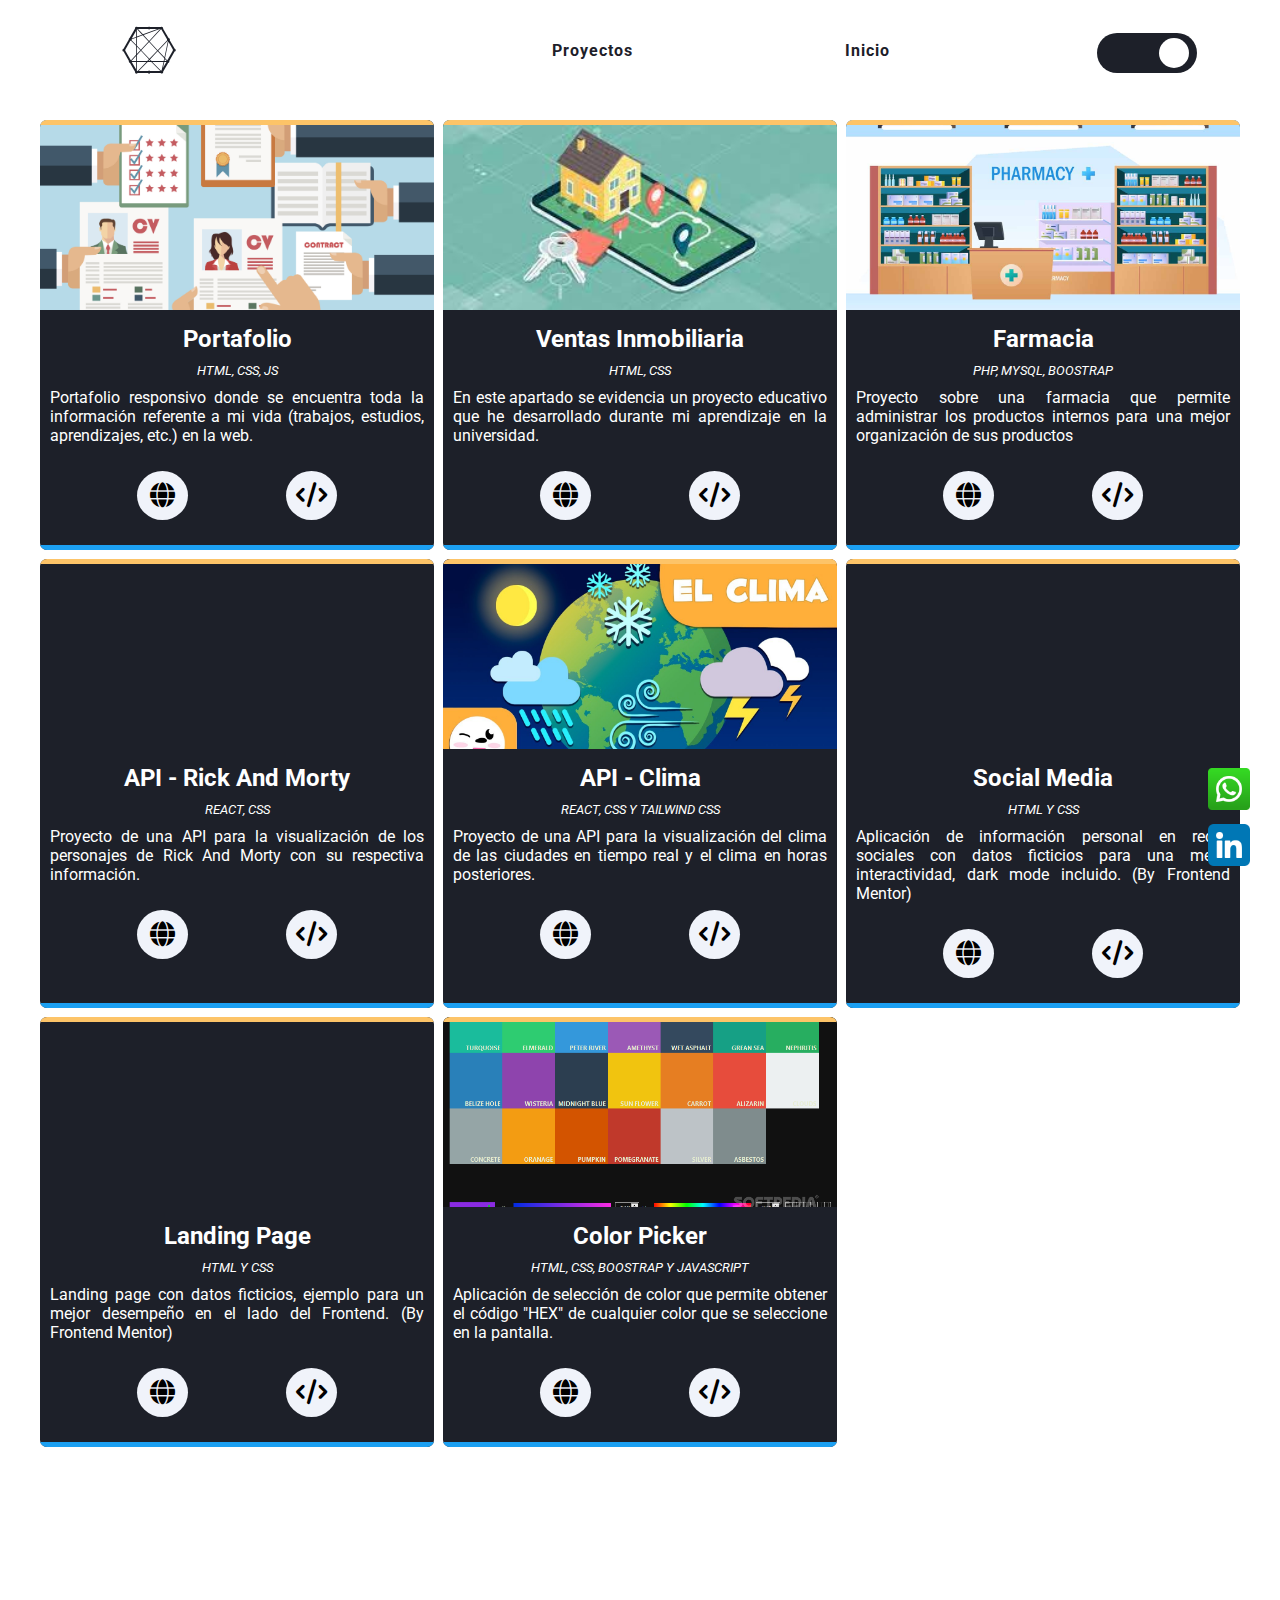
==== proyectos.html @ 81338c6a "portfolio" ====
<!DOCTYPE html>
<html lang="en">

<head>
    <meta charset="UTF-8">
    <meta http-equiv="X-UA-Compatible" content="IE=edge">
    <meta name="viewport" content="width=device-width, initial-scale=1.0">
    <title>Portfolio | Neider</title>
    <link rel="icon" href="img/icono.png">
    <!-- <link rel="stylesheet" href="https://use.fontawesome.com/releases/v5.15.4/css/all.css"
        integrity="sha384-DyZ88mC6Up2uqS4h/KRgHuoeGwBcD4Ng9SiP4dIRy0EXTlnuz47vAwmeGwVChigm" crossorigin="anonymous"> -->
    <link rel="stylesheet" href="https://cdnjs.cloudflare.com/ajax/libs/font-awesome/6.0.0/css/all.min.css"
        integrity="sha512-9usAa10IRO0HhonpyAIVpjrylPvoDwiPUiKdWk5t3PyolY1cOd4DSE0Ga+ri4AuTroPR5aQvXU9xC6qOPnzFeg=="
        crossorigin="anonymous" referrerpolicy="no-referrer" />
    <link
        href="https://fonts.googleapis.com/css2?family=Bodoni+Moda:ital,opsz,wght@0,6..96,400;0,6..96,600;1,6..96,400&family=Tangerine:wght@400;700&display=swap"
        rel="stylesheet">
    <link href="https://fonts.googleapis.com/css2?family=Bodoni+Moda:ital,opsz,wght@0,6..96,400;0,6..96,600;1,6..96,400&family=Fraunces:opsz,wght@9..144,700&family=Montserrat:wght@500;700&family=Open+Sans&family=Outfit:wght@300;400;600&family=Poppins:wght@400;600&family=Rubik+Gemstones&family=Rubik+Vinyl&display=swap" rel="stylesheet">
    <link rel="stylesheet" href="https://cdnjs.cloudflare.com/ajax/libs/animate.css/4.1.1/animate.min.css"/>
    <!-- <link rel="stylesheet" href="https://cdnjs.cloudflare.com/ajax/libs/materialize/1.0.0/css/materialize.min.css"> -->
    <link rel="stylesheet" href="css/styles.css">
    <link rel="stylesheet" href="css/mejorasJS.css">
    <link rel="stylesheet" href="css/mediaquerys.css">

</head>

<body>
    <div class="container">
        <header class="header " >
            <nav class="bar-nav" id="bar-nav">
                <div class="brand">
                    <a href="/"><i class="fab fa-connectdevelop"></i></a>
                </div>
                <ul class="menu-list" id="menu">
                    <!-- <li class="nav__item"><a href="#">Inicio</a></li> -->
                    <li class="nav__item"><a href="/proyectos.html">Proyectos</a></li>
                    <li class="nav__item"><a href="/">Inicio</a></li>
                </ul>

                <div class="dark-mode">
                    <!-- <p class="dark-mode-title">Dark Mode</p> -->
                    <input type="checkbox" class="checkbox" id="checkbox">
                    <!-- <i class="fab fa-duotone fa-moon"></i> -->
                    <label class="switch" for="checkbox"></label>
                </div>
                <a href="#bar-nav" class="nav__hamburguer">
                    <i class="fa-solid fa-bars nav__icon"></i>
                </a>
                <a href="#" class="nav__close">
                    <i class="fa-solid fa-xmark nav__icon"></i>
                </a>
            </nav>
            
            <div class="social-fixed animate__animated animate__bounce animate__faster" id="seccionIcono">
                <a href="https://wa.me/573132405135" target="__blank" class="button-whatsapp">
                    <img src="img/whatsapp.png" class="fab3" alt="icono whatsapp">
                    </i></a>
                <a href="https://www.linkedin.com/in/neidernieto/" target="__blank" class="button-whatsapp">
                    <img src="img/linkedin.png" class="fab3" alt="icono whatsapp">
                    </i></a>
            </div>
            <!-- <div class="idioma-fixed" id="seccionIdioma">
                <a href="#" class="bandera-en">
                    <img src="img/bandera_inglés.webp" class="fabIdioma" alt="icono whatsapp">
                </a>
                <a href="#" class="bandera-es">
                    <img src="img/bandera_colombia.jpg" class="fabIdioma" alt="icono whatsapp">
                </a>
            </div> -->
        </header>

        <section class="projects b-before" id="seccionProjects">
            <article class="projects-one line-top line-bottom ">
                <div class="projects-one-img img1"></div>
                <h2>Portafolio</h2>
                <p class="cursiva">html, css, js</p>
                <p class="project-texto">Portafolio responsivo donde se encuentra toda la información referente a mi
                    vida (trabajos, estudios, aprendizajes, etc.) en la web.</p>
                <div class="iconos-card">
                    <!-- <a href="#"><i class="fas fa-cloud"></i></a> -->
                    <a href="#"><i class="circle fas fa-globe"></i></a>
                    <a href="#"><i class="fas fa-code"></i></a>
                </div>
            </article>
            <article class="projects-one line-top line-bottom">
                <div class="projects-one-img img4"></div>
                <h2>Ventas Inmobiliaria</h2>
                <p class="cursiva">html, css</p>
                <p class="project-texto">En este apartado se evidencia un proyecto educativo que he desarrollado durante
                    mi aprendizaje en la universidad.</p>
                <div class="iconos-card">
                    <!-- <a href="#"><i class="fas fa-cloud"></i></a> -->
                    <a href="https://inmobiliariausg.netlify.app/" target="_blank"><i
                            class="circle fas fa-globe"></i></a>
                    <a href="#"><i class="fas fa-code"></i></a>
                </div>
            </article>

            <article class="projects-one line-top line-bottom">
                <div class="projects-one-img img2"></div>
                <h2>Farmacia</h2>
                <p class="cursiva">php, mysql, BOOSTRAP</p>
                <p class="project-texto">Proyecto sobre una farmacia que permite administrar los productos internos para
                    una mejor organización de sus productos</p>
                <div class="iconos-card">
                    <!-- <a href="#"><i class="fas fa-cloud"></i></a> -->
                    <a href="#"><i class="circle fas fa-globe"></i></a>
                    <a href="#"><i class="fas fa-code"></i></a>
                </div>
            </article>
            <article class="projects-one line-top line-bottom">
                <div class="projects-one-img img3"></div>
                <h2>API - Rick And Morty</h2>
                <p class="cursiva">React, Css</p>
                <p class="project-texto">Proyecto de una API para la visualización de los personajes de Rick And Morty
                    con su respectiva información.</p>
                <div class="iconos-card">
                    <!-- <a href="#"><i class="fas fa-cloud"></i></a> -->
                    <a href="https://apiriickandmorty.netlify.app/" target="_blank"><i
                            class="circle fas fa-globe"></i></a>
                    <a href="https://github.com/NesniDev/Rick-Morty-Api" target="_blank"><i class="fas fa-code"></i></a>
                </div>
            </article>
            <article class="projects-one line-top line-bottom">
                <div class="projects-one-img img5"></div>
                <h2>API - Clima</h2>
                <p class="cursiva">React, Css y Tailwind Css</p>
                <p class="project-texto">Proyecto de una API para la visualización del clima de las ciudades en tiempo real y el clima en horas posteriores.</p>
                <div class="iconos-card">
                    <!-- <a href="#"><i class="fas fa-cloud"></i></a> -->
                    <a href="https://apiclimaopenweathermap.netlify.app/" target="_blank"><i
                            class="circle fas fa-globe"></i></a>
                    <a href="https://github.com/NesniDev/ApiClimaConOpenweathermap" target="_blank"><i class="fas fa-code"></i></a>
                </div>
            </article>
            <article class="projects-one line-top line-bottom">
                <div class="projects-one-img img6"></div>
                <h2>Social Media</h2>
                <p class="cursiva">Html y Css</p>
                <p class="project-texto">Aplicación de información personal en redes sociales con datos ficticios para una mejor interactividad, dark mode incluido. (By Frontend Mentor)</p>
                <div class="iconos-card">
                    <!-- <a href="#"><i class="fas fa-cloud"></i></a> -->
                    <a href="https://socialmediadark.netlify.app/" target="_blank"><i
                            class="circle fas fa-globe"></i></a>
                    <a href="https://github.com/NesniDev/Social-Media-FM" target="_blank"><i class="fas fa-code"></i></a>
                </div>
            </article>
            <article class="projects-one line-top line-bottom">
                <div class="projects-one-img img9"></div>
                <h2>Landing Page</h2>
                <p class="cursiva">Html y Css</p>
                <p class="project-texto">Landing page con datos ficticios, ejemplo para un mejor desempeño en el lado del Frontend. (By Frontend Mentor)</p>
                <div class="iconos-card">
                    <!-- <a href="#"><i class="fas fa-cloud"></i></a> -->
                    <a href="https://landingpage-fm.netlify.app/" target="_blank"><i
                            class="circle fas fa-globe"></i></a>
                    <a href="https://github.com/NesniDev/Landing-page" target="_blank"><i class="fas fa-code"></i></a>
                </div>
            </article>
            <article class="projects-one line-top line-bottom">
                <div class="projects-one-img img10"></div>
                <h2>Color Picker</h2>
                <p class="cursiva">Html, Css, Boostrap y Javascript</p>
                <p class="project-texto">Aplicación de selección de color que permite obtener el código "HEX" de cualquier color que se seleccione en la pantalla.</p>
                <div class="iconos-card">
                    <!-- <a href="#"><i class="fas fa-cloud"></i></a> -->
                    <a href="https://colorpicker-js.netlify.app/" target="_blank"><i
                            class="circle fas fa-globe"></i></a>
                    <a href="https://github.com/NesniDev/Color-picker" target="_blank"><i class="fas fa-code"></i></a>
                </div>
            </article>
        </section>
        <footer class="footer" id="seccionFooter">
            <div class="contenedor-footer">
                <div class="seccionUno p-footer">
                    <h2>Contactáme</h2>
                    <p>neidernieto@unisangil.edu.co</p>
                    <p>Carrera 11B # 99 – 25 – Chiquinquirá-Boyacá, Colombia</p>
                    <p>(+57) 3132405135</p>
                </div>
                <div class="seccionDos">
                    <div class="colum-footer">
                        <a href="#">Experiencia</a>
                        <ul class="list-footer">
                            <li>Vendedor</li>
                            <li>Asesor en Banco</li>
                            <li>Técnico en Sistemas</li>
                        </ul>
                    </div>
                    <div class="colum-footer">
                        <a href="#">Herramientas</a>
                        <ul class="list-footer">
                            <li>HTML</li>
                            <li>CSS</li>
                            <li>JavaScript</li>
                        </ul>
                    </div>
                    <div class="colum-footer">
                        <a href="#">Estudios</a>
                        <ul class="list-footer">
                            <li>Técnico</li>
                            <li>Ingeniería</li>
                            <li>Especialización</li>
                        </ul>
                    </div>
                </div>
            </div>

            <div class="social-network">
                <a href="https://wa.me/573132405135" target="_blank"><i class="fab fa-whatsapp fab2"
                        aria-hidden="true"></i></a>
                <a href="https://www.facebook.com/neider.stith/" target="_blank"><i class="fab fa-facebook fab2"
                        aria-hidden="true"></i></a>
                <a href="https://www.linkedin.com/in/neidernieto/" target="_blank"><i
                        class="fab fa-brands fa-linkedin fab2"></i></a>
                <a href="https://www.instagram.com/neider_niet0/" target="_blank"><i class="fab fa-instagram fab2"
                        aria-hidden="true"></i></a>
                <a href="https://twitter.com/NeiderNieto10" target="_blank"><i class="fab fa-twitter-square fab2"
                        aria-hidden="true"></i></a>
                <a href="https://github.com/NesniDev" target="_blank"><i
                        class="fab fa-brands fa-github fa-githubicon fab2" aria-hidden="true"></i></a>
            </div>

            <p class="derechos">Neider Nieto © 2022 | Todos los derechos reservados.</p>
        </div>
    </footer>
    
    <!-- <script src="https://use.fontawesome.com/your-embed-code.js"></script>  -->
    <!-- <script src="js/main.js"></script> -->
    <script src="js/main_proyects.js"></script>
    <!-- <script src="js/carrusel.js"></script> -->
    <!-- <script src="js/sweetAlert.js"></script> -->
</body>

</html>
---- css/styles.css ----
@import url('https://fonts.googleapis.com/css2?family=Inter:wght@400;700&family=Roboto:ital,wght@0,300;0,700;1,500;1,900&display=swap');
/* redes sociales fijadas */
.social-fixed{
    position: fixed;
    display: flex;
    flex-direction: column;
    justify-content: center;
    bottom: 30px;
    right: 10px;
    z-index: 100;
}

.social-fixed a:hover{
    transition: 0.7s ease-in-out;
    transform: scale(1.2);
}

.social-fixed i{
    padding: 14px;
}
.social-fixed a{
    margin-top: 10px;
}

.fab3 {
    width: 42px;
    height: 42px;
    color: #0cdb62;
    font-weight: 400;
    font-size: 50px;
    margin: 0 20px;
    transition: .5s ease-in-out;
}

.fix-wtsp{
    color: #0cdb62;
    background-color: none;
}
/* cambio de idiomas */

.idioma-fixed{
    position: fixed;
    display: flex;
    flex-direction: column;
    justify-content: center;
    bottom: 30px;
    left: 10px;
    z-index: 100;
}

.fabIdioma{
    width: 70px;
    height: 42px;
    color: #0cdb62;
    font-weight: 400;
    font-size: 50px;
    margin: 0 20px;
    transition: .5s ease-in-out;
}



/* pagina */
* {
    margin: 0;
    padding: 0;
    box-sizing: border-box;
}

a {
    text-decoration: none;
    color: var(--baseColor);
}

body {
    /* position: relative; */
    font-family:  'Roboto', sans-serif;
    /* overflow: hidden; */
    background-color: var(--baseBackground) ;
    

}

.container {
    width: 95vw;
    margin: auto;
    max-width: 1200px;
    overflow: hidden;
    

}

/* Barra de 3 lineas */

.icono {
    width: 30px;
    height: 30px;
    /* background-color: red; */
    position: absolute;
    top: 50%;
    left: 50%;
    transform: translate(-50% -50%);
    cursor: pointer;
    display: none;
}

.icono span {
    display: block;
    width: 100%;
    height: 2px;
    background-color: #9A00BF;
    margin-top: 6px;
    transform-origin: 0px 100%;
    transition: all 300ms;
}

:root {
    --EveryLetter: #fff;
    --btnDownload: #1d2029;
    --btnDownloadHover: 5px 10px 15px rgba(238, 241, 34, 0.9);;
    --boxShadowImg: 5px 10px 15px rgba(40, 53, 43, 0.9);
    --letrabtn: #1d2029;
    --letrabtn2: #fff;
    --fondoImg: rgba(60, 56, 92, 0.9);
    /* --color-menu: rgba(252, 102, 15, 0.9);  */
    --color-menu: #c99806; 
    /* rgba(60, 56, 92, 0.9); */
    --background: #000000;
    --white: #fff;
    --header: #D3D3D3;
    --lightGrey: #f8f9fe;
    --baseBackground: white;
    --baseColor: #1d2029;
    --greyBold: #6f717e;
    --black: #000000;
    --shadowImge: 5px 5px 50px rgba(53, 40, 41, 0.9);
    --yellow: #FFFF00;
    --switch: linear-gradient(to right, #e5ff00 0%, #ff020f 100% );
    /* --switch: linear-gradient(to right, #ff8c09 0%, #0cdb62 100% ); */
    /*Cards*/
    --backgroundCard: #f0f3fa;
    --lineTop: hsl(37, 97%, 70%);
    --lineBottom: hsl(203, 89%, 53%);
    --letraCard: #fff;
    --iconoCard: #000;
    /*ICONOS*/
    --backgroundIcon: #f0f3fa;
    --backgroundHoverIcon: #1d2029;
    --colorHoverIcon: #f0f3fa;
    /*CONTACTO*/
    --letraContact: #1d2029;
    --btnSubmit: linear-gradient(to right, #ff9a0163 0%, #1d20297a 100% );
    /* FOOTER */
    --orange: #fbc531;
    --iconFab: #f6b333;
    --iconBorder: 1px 3px 11px -5px rgb(209 13 45 / 69%);
}

/* Navegacion */

.brand .fab {
    width: 50px;
    height: 50px;
    font-size: 50px;
    cursor: pointer;
}

.bar-nav {
    /* border: 1px solid red; */
    display: grid;
    grid-template-columns: repeat(15, 1fr);
    gap: 20px;
    grid-auto-rows: minmax(100px, auto);
    /* padding: 20px 0; */
    align-items: center;
    /* background-color: var(--header); */
    font-weight: 700;
    opacity: 0;
    transform: scale(0.9);
    transition: .7s ease-in-out all;
    letter-spacing: 1px;
    /* font-family: 'Tangerine', cursive;
    font-size: 30px;
    font-weight: 600; */
}

.bar-nav.visible{
    opacity: 1;
    transform: scale(1);
}


.nav__hamburguer{
    display: none;
}

.nav__close{
    display: none;
}


.brand {
    grid-column: 2 / 3;
    color: var(--baseColor);
}

.brand a {
    color: var(--baseColor);
}

.brand span {
    color: var(--yellow);
}

h1 {
    color: var(--baseColor);
}

h4{
    color: var(--baseColor);
    font-family: 'Trebuchet MS', 'Lucida Sans Unicode', 'Lucida Grande', 'Lucida Sans', Arial, sans-serif;
    font-size: 20px;
    margin-bottom: 10px;
    font-weight: bold;
    font-style: italic;
}
.h5{
    color: var(--iconFab);
    font-family: 'Trebuchet MS', 'Lucida Sans Unicode', 'Lucida Grande', 'Lucida Sans', Arial, sans-serif;
    font-size: 40px;
    margin-bottom: 10px;
    font-weight: bold;

}


.menu-list {
    display: flex;
    justify-content: space-around;
    grid-column: 6 /13;
    list-style: none;
}

.dark-mode {
    grid-column: 14 / 16;
}

/* __________ */

.menu-list a {
    margin-bottom: 1000px;
    text-decoration: none;
    color: var(--baseColor);
}

.menu-list a:hover {

    color: var(--color-menu);
    border-bottom: 4px solid var(--color-menu);
    padding-bottom: 15px;
    transition: border-bottom .2s;
    border-radius: 40%;
}

.brand a {
    text-decoration: none;
}

/* seccion 2 */

.info-personal {
    width: 100%;
    height: 100%;
    display: grid;
    grid-auto-flow: dense;
    grid-template-columns: repeat(7, 1fr); 
    grid-template-rows: repeat(6, 1fr);
    opacity: 0;
    transform: scale(0.9);
    transition: .7s ease-in-out all ;
    margin-top: 30px;
    margin-bottom: 70px;
}

.info-personal.visible{
    opacity: 1;
    transform: scale(1);

}

.info-personal.line-top:after {
    background: var(--switch);
}

.info-personal-image{
    margin-top: 70px;
    margin-left: 30px;
    width: 240px;
    height: 300px;
    grid-column: 6 / 8;
    grid-row: 1 / 6;
    background: var(--fondoImg);
    background-image: url(../img/Foto.png);
    background-repeat: no-repeat;
    background-attachment: scroll;
    background-size: cover;
    box-shadow: var(--shadowImge);
    /* border: 1px solid rgb(31, 28, 31); */
    border-radius: 10px;
    position: relative;
}
.info-personal-image::before{
    content: "";
    position: absolute;
    top: 0;
    left: 0;
    
    z-index: -1;
    width: 100%;
    height: 100%;
    background: linear-gradient(
        45deg, 
        var(--lineBottom), var(--orange), deeppink, var(--lineTop),
        var(--lineBottom), var(--orange), deeppink, var(--lineTop)
    );
    background-size: 800%;
    border-radius: 10px;
    filter: blur(8px);
    animation: glowing 15s linear infinite;
}
.info-personal-content {
    padding-left: 40px ;
    padding-right: 40px ;
    grid-column: 1 / 6;
    grid-row: 1 / 7;
    color: var(--baseColor);
    /* border: 1px solid springgreen; */
    text-align: justify;
    padding-top: 83px;
    margin-top: 20px;
    
}

.btn-download-center{

    display: flex;
    justify-content: center;
    /* border: 1px solid salmon;  */
    
}



.btn-download {
    background: var(--btnDownload);
    color: var(--letrabtn2);
    padding: 13px 13px;
    border-radius: 15px;
    box-shadow: var(--boxShadowImg);
    font-weight: 700;
    position: relative;
}
/* 
.btn-download::before{
    content: "";
    position: absolute;
    top: 0;
    left: 0;
    
    z-index: -1;
    width: 100%;
    height: 100%;
    background: linear-gradient(
        45deg, 
        var(--lineBottom), var(--orange), deeppink, var(--lineTop),
        var(--lineBottom), var(--orange), deeppink, var(--lineTop)
    );
    background-size: 800%;
    border-radius: 10px;
    filter: blur(8px);
    animation: glowing 15s linear infinite;
}
 */

@keyframes glowing {
    0% {
        background-position: 0 0 ;
    }
    /* 25% {
        background-position: 250% 0 ;
    } */
    50% {
        background-position: 400% 0 ;
    }
    /* 75% {
        background-position: 500% 0 ;
    } */
    100% {
        background-position: 0 0 ;
    }
}

.btn-download:hover {
    transform: scale(1.1);
    transition: transform .4s ease-in-out;
}

.info-personal-content h2 {
    font-size: 30px;
}
.info-personal-content p {
    font-size: 20px;
    margin-bottom: 25px;
}

.info-personal-content h5 {
    font-size: 20px;
    padding: .4em 0;
    text-align: justify;
}

.show-slide{
    border-radius: 15px;
    width: 100%;
    height: 70vh;
    background-image: url(../img/imagen.jfif) ;
    background-repeat: no-repeat;
    background-size: cover;
    background-position: center;
    padding-bottom: 60px;
    display: flex;
    flex-direction: column;
    align-items: center;
    justify-content: flex-end;
    padding: 0 20px;
    margin-top: 20px;
    margin-bottom: 20px;
    color: white;
    opacity: 0;
    transform: scale(0.9);
    transition: .7s ease-in-out all;
}

.show-slide.visible{
    opacity: 1;
    transform: scale(1);
}
.show-slide q{
    font-style: italic;
    font-weight: 700;
    display: inline-block;
    margin-top: 10px;
    margin-bottom: 0;
}

.show-slide a {
    color: white;
}

.btn {
    margin: 10px 0;
    cursor: pointer;
    display: inline-block;
    border: 0;
    border-radius: 5px;
    font-weight: bold;
    background: var(--header);
    color: var(--black);
    font-size: 15px;
    padding: 10px 20px;
    border: 1px solid var(--backgroundIcon);
    background-color: var(--shadowImge);
    opacity: .9;
    
    /* box-shadow: 20px, 20px, 15px rgba(211, 58, 27, 0.562); */
}

.btn:hover{
    background-color: rgba(58, 47, 47, 0.1);
    opacity: .7;
    color: white;
}

/* MODAL */

.modal{
    position: fixed;
    top: 0;
    left: 0;
    right: 0;
    bottom: 0;
    background-color: #111111bd;
    display: flex;
    opacity: 0;
    pointer-events: none;
    transition: opacity .4s .6s;
    --transform: translateY(-100vh) ;
    --transition: transform .8s;
}
.modal--show{
    opacity: 1;
    pointer-events: unset;
    transition: opacity .4s;
    --transform: translateY(0);
}
.modal_container{
    margin: auto;
    width: 70%;
    max-width: 600px;
    max-height: 90%;
    background-color: #fff;
    border-radius: 20px;
    padding: 12px 2.5em 3em 2.5em;
    display: grid;
    gap: 1em;
    place-items: center;
    grid-auto-columns: 100%;
    transform: var(--transform);
    transition: var(--transition);
}

.modal_title{
    font-size: 40px;
}

.modal_paragrah{
    margin-bottom: 10px;
    text-align: justify;
}

.modal_img{
    width: 90%;
    max-width: 300px;
    margin: 0 auto;
}

.modal_botonClose{
    text-decoration: none;
    color: white;
    background-color: #F26250;
    padding: 12px 36px;
    border: 1px solid ;
    border-radius: 6px;
    cursor: pointer;
    display: inline-block;
    font-weight: 700;
    transition: background-color .3s;
}

.modal_botonClose:hover{
    color: #F26250;
    background-color: #fff;
}

/* IMAGEN INFORMACION */

.show-slide h2, p {
    margin-bottom: 10px;
    /* color: #37ce8f; */
}
.show-slide p {
    margin-bottom: 10px;
    text-align: center;
}

/* Dark Mode*/

.switch {
    /* border: 1px solid red; */
    height: 40px;
    display: block;
    border-radius: 20px;
    background: var(--baseColor);
    width: 100px;
    padding: 5px;
    box-sizing: border-box;
    cursor: pointer;
    user-select: none;
    margin-bottom: 10px;
}

.switch:before{
    content: '';
    display: block;
    height: 30px;
    width: 30px;
    border-radius: 50%;
    background: var(--white);
    transform: translateX(57px);
    transition: .3s;
    will-change: transform;

}

.checkbox:checked ~ .switch:before {
    transform: translateX(0);
}

/* PROYECTOS IMG */

.projects {
    margin: 20px 0;
    display: grid;
    grid-auto-flow: dense;
    grid-auto-rows: auto;
    grid-template-columns: repeat(auto-fit, minmax(min(100%, 317px), 1fr));
    /* grid-template-columns: repeat(auto-fill, minmax(min(100%, 10rem), 1fr)); */
    /* grid-template-columns: repeat(4, 1fr); */
    gap: 1vh;
    
    /* grid-auto-rows: minmax(10px, auto); */
    width: 100%;
    height: 100%;
    position: relative;
    /* animacion */
    opacity: 0;
    transform: scale(0.9);
    transition: .7s ease-in-out all;
}

.projects.visible {
    opacity: 1;
    transform: scale(1);
}

.projects:before {
    margin: 0;
    margin-top: -40px;
    content: "";
    height: 5px;
    display: block;
    position: absolute;
    top: 0;
    left: 0;
    right: 0;
    border-radius: 0 20px;
}
.projects-one {
    background: #ff020f;
    /* border: 1px solid var(--baseColor); */
    text-align: center;
    background-color: var(--baseColor);
    border-radius: 7px;
    position: relative;
    overflow: hidden;
    /* width: 275px; */
    width: 100%;

}
.cursiva{
    text-transform: uppercase;
    font-style: italic;
    font-size: 13px;
}
/* .projects-one:hover {
    background-color: #D3D3D3;
    color: #1d2029;
} */

.projects-one.line-top:before {
    background: var(--lineTop);
}

.projects-one:before {
    content: "";
    height: 5px;
    display: block;
    position: absolute;
    top: 0;
    left: 0;
    right: 0;
}
.projects-one.line-top:after {
    background: var(--lineBottom);
}

.projects-one:after {
    content: "";
    height: 5px;
    display: block;
    position: absolute;
    bottom: 0;
    left: 0;
    right: 0;
}

.projects-one-img {
    width: 100%;
    height: 190px;
    margin-bottom: 15px;
    
    background-repeat: no-repeat;
    background-size: cover;
    background-position:center ;
    object-fit: cover;
}
.img1 {
    background-image: url(../img/curriculum.jepg.jpg);
}
.img2 {
    background-image: url(../img/farmacia.jpg);
    
}
.img3 {
    background-image: url(https://cdn.computerhoy.com/sites/navi.axelspringer.es/public/media/image/2021/06/rick-morty-2381623.jpg);
    background-position: center;
}
.img4 {
    background-image: url(../img/descarga.jpg);
    background-position: bottom;
}
.img5 {
    background-image: url(../img/clima.jpg);
    background-position: top;
}
.img6 {
    background-image: url(https://images.prismic.io/versussoftwarewebsite/77788abc-1bc1-4fdf-bc5c-225835868e7b_social.jpg?auto=compress,format&rect=237,0,3797,2848&w=1024&h=768);
    background-position: center;
}
.img9 {
    background-image: url(https://res.cloudinary.com/dz209s6jk/image/upload/v1554378991/Challenges/aaykth21moiquxkubywu.jpg);
    background-position: center;
}
.img10 {
    background-image: url(../img/Color-Picker.png);
    background-position: center;
}
.projects-one h2,
.projects-one p {
    color: var(--letraCard);
    margin: 10px 10px;

}
.projects-one .project-texto {
    margin-bottom: 1em;
    text-align: justify;
}

.iconos-card a{
    color: var(--iconoCard);
    background: var(--backgroundIcon);
    padding: 10px;
    border-radius: 50%;
}

.iconos-card a:hover {
    background: var(--baseColor);
    color: var(--letraCard);
    transition: ease 1s;
}

.iconos-card {
    display: flex;
    justify-content: space-evenly;
    align-items: center;
    margin-bottom: 20px;
    font-size: 25px;
    padding: 10px 0;
}

.iconos-card .circle{
    padding: 0 3px;
}

.button_projects{
    display: flex;
    justify-content: center;
    align-items: center;
    text-align: center;
    margin: 0 auto;
}
.button_projects a{
    padding: 0 20px;
    font-weight: 700;
    color: var(--white);
    background-color: var(--baseColor);
    border-radius: 8px;
    font-size: 30px;
}
.button_projects a:hover{
    opacity: .9;
    color: var(--white);
    transition: opacity .3s ease-in-out;
}


/* HERRAMIENTAS */


.carrusel_body{
    width: 600px;
    height: 335px;
    border: 1px solid var(--iconFab);
    border-radius: 25px;
    margin-right: 10px;
    margin-left: 8px;
    box-shadow: 0 7px 7px var(--letraContact);
    overflow: hidden;
    opacity: 0;
    pointer-events: none;
    background-color: #00000030;
    transition: opacity 1.5s;
    /* margin-top: -170px; */
    grid-column: 2/3;
        grid-row: 1/1;
}

.containerr{
    width: 80%;
    height: 50vh;
    margin: 40px auto;
    opacity: 0;
    transform: scale(0.9);
    transition: .7s ease-in-out all;
}
.containerr.visible {
    opacity: 1;
    transform: scale(1);
}

.slider__container{
    display: grid;
    grid-template-columns: 1fr 1fr 1fr;
    grid-template-rows: 1fr;
    align-items: center;
    gap: 16px;
    position: relative;
}

.carrusel_body-show{
    opacity: 1;
    pointer-events: unset;
}

.carrusel_body img{
    object-fit: cover;
}

.carrusel_body img:hover{
    filter: blur(4px);
    cursor: pointer;
    /* transform: scale(1.5); */
}

.texto_carrusel .titulo_carrusel i{
    margin-top: 15px;
    color: white;
    font-size: 150px;
}
.texto_carrusel .titulo_carrusel{
    font-size: 60px;
}
.texto_carrusel .titulo_carrusel .fa-html5,
.titulo_carrusel_html{
    color: #f16528;
}

.texto_carrusel .titulo_carrusel .fa-database,
.titulo_carrusel_sql{
    color: #00758f;
}
.texto_carrusel .titulo_carrusel .fa-java,
.titulo_carrusel_java{
    color: #c00b10;
}
.texto_carrusel .titulo_carrusel .fa-git-alt,
.titulo_carrusel_git{
    color: #f05033;
}
.texto_carrusel .titulo_carrusel .fa-github-alt,
.titulo_carrusel_github{
    color: #D3D3D3;
}

.texto_carrusel .titulo_carrusel .fa-bootstrap,
.titulo_carrusel_boostrap{
    color: #59287a ;
}
.texto_carrusel .titulo_carrusel .fa-js,
.titulo_carrusel_js{
    color: #f7df1e ;
}

.texto_carrusel .titulo_carrusel .bxl-tailwind-css,
.titulo_carrusel_tailwind{
    color: #38bdf8;
}

.texto_carrusel .titulo_carrusel .fa-css3-alt,
.titulo_carrusel_css{
    color: #2277ff ;
}
.texto_carrusel .titulo_carrusel .fa-react,
.titulo_carrusel_react{
    color: #61DBFB ;
}
.texto_carrusel .titulo_carrusel .fa-sass,
.titulo_carrusel_sass{
    color: #c16596 ;
}


.texto_carrusel{
    position: absolute;
    width: 100%;
    height: 100%;
    top: 0;
    left: 0;
    color: white;
    font-family: 'Rubik Vinyl', cursive;
    /* font-family: 'Rubik Gemstones', cursive; */
    display: flex;
    justify-content: center;
    align-items: center;
    text-align: center;
    flex-direction: column;
    z-index: 3;
    pointer-events: none;
}

.titulo_carrusel{
    position: relative;
    opacity: 0;
    pointer-events: none;
    display: flex;
    flex-direction: column;
    align-items: center;
}

.carrusel_body:hover .titulo_carrusel{
    opacity: 1;
    transition: opacity .5s ease-in-out;
} 

.slider_arrow{
    cursor: pointer;
}

.slider_arrow:nth-of-type(2){
    justify-self: end;
}

.slider__container i{
    color: var(--baseColor);
    font-size: 50px;
    margin: 0 -40px;
}

.slider__container i:hover{
    transform: scale(1.2);
    transition: transform .3s ease-in-out;
    color: var(--iconFab);
}

/* CONTACTO */

.contact {
    
    display: grid;
    grid-auto-flow: dense;
    grid-auto-rows: auto;
    grid-template-columns: repeat(auto-fit, minmax(min(100%, 400px), 2fr));
    /* grid-template-columns: repeat(2, 1fr); */
    width: 100%;
    height: 100%;
    color: var(--letraContact);
    margin-top: 30px;
    margin-bottom: 60px;
    /* border: 1px solid red; */
    /* animacion */
    opacity: 0;
    transform: scale(0.9);
    transition: .7s ease-in-out all;
}

.contact.visible{
    opacity: 1;
    transform: scale(1);
}


.contact-img{
    margin: auto;
    /* width: 30vw; */
}

.contact-form{
    display: grid;
    flex-direction: row;
    justify-content: center;
    /* width: 50vw;    */
    /* border: 1px solid red; */
}


.contact h4 {
    margin-bottom: 12px;
}

.formulario input {
    margin-bottom: 1em;
    padding: 10px 20px;
    background: none;
    border: none ;
    border-bottom: 1px solid var(--letraContact);
    color: var(--letraContact);
}

.formulario {
    display: grid;
    flex-direction: column;
    width: 35.7vw;
    overflow: hidden;
}


.fieldset {
    padding: 20px;
    border: 1px solid var(--letraContact);
    border-radius: 15px;
}

.fieldset h4 {
    text-align: center;
    font-weight: 700;
    text-transform: uppercase;
}


.formulario textarea {
    height: 150px;
    background: none;
    border: none;
    color: var(--letraContact);
    padding: 25px;
    border: 1px solid var(--letraContact);
    margin-bottom: 10px;
    border-radius: 10px;
  }

  .forma-radio{
    display: flex;
    padding-top: 10px;
    padding-bottom: 16px;
    justify-content: center;
    max-width: 30rem;
    align-items: center;
  }
.forma-radio label .fa-thumbs-up:hover{
    color: #0cdb62;
    transform: scale(2);
    transition: transform .3s;
}
.forma-radio label .fa-thumbs-down:hover{
    color: #ef1f26;
    transform: scale(2);
    transition: transform .3s;
}
.forma-radio i:hover{
    color: #0cdb62;
}
.forma-radio label {
    font-weight: 700;
    text-transform: uppercase;
    cursor: pointer;
    display: flex;
    justify-content: space-between;
    padding: 0 20px;
}

  .formulario p{
    text-align: center;
    font-weight: 700;
    text-transform: uppercase;
  }

  input[type="radio"]{
    width: auto;
    margin-bottom: 0;
    cursor: pointer;
  }

  .btn-submit {
    padding: 15px 0;
    width: 50%;
    font-weight: 700;
    background: var(--letrabtn);
    align-self: center;
    border-radius: 10px ;
    color: var(--letraCard);
    text-transform: uppercase;
    justify-self: center;
    cursor: pointer;
    }

  .btn-submit:hover {
      background: var(--btnSubmit);
      color: var(--letrabtn);
      font-weight: bold;
      text-transform: uppercase;
  }
/* BOTON DE IR HACIA ARRIBA */

.button-up{
    width: 60px;
    height: 60px;
    background-color: var(--iconFab);
    color: var(--baseColor);
    display: flex;
    justify-content: center;
    align-items: center;
    border-radius: 50%;
    font-size: 25px;
    position: fixed;
    bottom: 30px;
    right: 20px;
    cursor: pointer;
    border: 4px solid transparent;
    transition: .3s ease-in-out;
    transform: scale(0);
    z-index: 100;
}

.button-up:hover{
    transform:scale(1.1);
    border-color: rgba(0,0,0,0.1);
}

  /* FOOTER */


  .footer {
    color: var(--backgroundCard);
    /* background-color: var(--backgroundHoverIcon); */
    /* animacion */
    opacity: 0;
    transform: scale(0.9);
    transition: .7s ease-in-out all;
    /* width: 100%; 
    position: absolute; */
    bottom: 0%;
    /* margin-top: 60px; */
}

.footer.visible{
    opacity: 1;
    transform: scale(1);
}

  .contenedor-footer {
    /* display: grid;
    grid-template-columns: repeat(6, 1fr);
    gap: 40px; */
    display: grid;
    grid-auto-flow: dense;
    grid-auto-rows: auto;
    grid-template-columns: repeat(auto-fit, minmax(min(100%, 260px), 1fr));
    
    gap: 20px;
    width: 100%;
    height: 100%;
    
  }

  .seccionUno {
      /* grid-column: 1/4; */
      /* padding-top: 30px; */
      text-align: center;
      width: 100%;
      height: 100%;
      font-size: 15px;
  }

  .seccionDos {
      margin-top: 15px;
      width: 100%;
      display: flex;
      flex-wrap: wrap;
      justify-content: space-evenly;
      justify-self: center;
      margin-bottom: 20px;
  }

  .seccionUno h2 {
    margin-bottom: 20px;
    font-size: 3em;
    font-weight: 600;
    color: var(--orange);
  }

  .p-footer p {
    line-height: 1.6;
  }

  .seccionDos .colum-footer{
      padding: 0 20px;
      white-space: 2;
      text-align: center;
      margin-bottom: 10px;
  }
  .seccionDos .colum-footer .list-footer {
      padding-top: 20px;
      color: var(--backgroundCard);
  }
  .seccionDos .colum-footer a {
    color: var(--baseColor);
    font-weight: 700;
    text-transform: uppercase;
    font-size: 14px;

}

  .seccionDos .colum-footer ul li{
      list-style: none;
      word-break: break-word;
      color: var(--baseColor);

  }

  .footer .social-network{
    text-align: center;
    font-size: 1.5em;
    margin-bottom: 20px;
    width: 100%;
    /* margin: 20px 0; */
  }

  .social-network i{
    padding: 8px 10px;
    padding-top: 9px;
  }

.fab2 {
    width: 42px;
    color: var(--backgroundCard);
    height: 42px;
    border-radius: 50%;
    background-color: var(--iconFab);
    padding-right: 8px;
    box-shadow: var(--iconBorder);
    font-weight: 400;
    margin: 0 20px;
    transition: .5s ease-in-out;
    cursor: pointer;
}

.fa-linkedin:hover {
    color: #0A66C2;
    background-color: var(--baseColor);
}
.fa-facebook:hover {
    color: #3b5998 ;
    background-color: var(--baseColor);
}
.fa-whatsapp:hover {
    color: #0cdb62;
    background-color: var(--baseColor);
}

  .fa-instagram:hover {
    color: #dc3545;
    background-color: var(--baseColor);
   }

    .fa-twitter-square:hover {
        color: #0d6efd;
        background-color: var(--baseColor);
    }
    .fa-githubicon:hover {
        color: var(--letraCard);
        background-color: var(--baseColor);
    }

  .footer p{
    color: var(--baseColor);
    text-align: center;
  }
  

  

  /* ocultar el checkbox */

.checkbox {
    display: none;
}

.dark-mode{
    display: flex;
    justify-content: space-between;
    margin-top: 1em;
}

.is-dark-mode {
    --btnDownload: #D3D3D3;
    --btnDownloadHover: 5px 10px 15px rgba(215, 7, 243, 0.9);
    --fondoImg: rgba(255, 255, 255, 0.9);
    --boxShadowImg: 4px 2px 15px rgba(255, 255, 255, 0.9);
    --background: #1d2029;
    --white: #1d2029;
    --header: #000000;
    --lightGrey: #0942ee;
    --baseBackground: #012029;
    --baseColor: #D3D3D3;
    --greyBold: #726254;
    --black: white;
    --switch: linear-gradient(to right, #4796d2 0%, #37ce8f 100% );
    --letrabtn: #fff;
    --letrabtn2: #1d2029;
    --color-menu: rgba(252, 102, 15, 0.9);
    --shadowImge: 5px 5px 50px rgba(247, 243, 243, 0.9);
    --backgroundCard: #f0f3fa;
    --lineTop: hsl(37, 97%, 70%);
    --lineBottom: hsl(203, 89%, 53%);
    --letraCard: #1d2029;
    --iconoCard: #1d2029;
    /*ICONOS*/
    --backgroundIcon: #f0f3fa;
    --backgroundHoverIcon: #1d2029;
    --colorHoverIcon: #f0f3fa;
    --letraContact: #fff;
    --btnSubmit: linear-gradient(to right, #f1f1f163 0%, #c0502e7a 100% );
    --btnSubmitF: linear-gradient(to right, #ff9901 0%, #42ee0d7a 100% );
}

.is-light-mode {
    --btnDownload: #1d2029;
    --btnDownloadHover: 5px 10px 15px rgba(7, 243, 78, 0.9);;
    --boxShadowImg: 5px 10px 15px rgba(53, 40, 41, 0.9);
    --fondoImg: rgba(60, 56, 92, 0.9);
    --background: #fff;
    --white: #fff;
    --header: #D3D3D3;
    --lightGrey: #f8f9fe;
    --baseBackground: white;
    --baseColor: #1d2029;
    --greyBold: #6f717e;
    --yellow: #FFFF00;
    --black: #000000;
    --switch: linear-gradient(to right, #e5ff00 0%, #ff020f 100% );
    /* --switch: linear-gradient(to right, #ff8c09 0%, #0cdb62 100% ); */
    --letrabtn: #1d2029;
    --letrabtn2: #fff;
    --color-menu: rgba(252, 102, 15, 0.9);
    --shadowImge: 5px 5px 50px rgba(53, 40, 41, 0.9);
    --backgroundCard: #1d2029;
    --lineTop: hsl(37, 97%, 70%);
    --lineBottom: hsl(203, 89%, 53%);
    --letraCard: #fff;
    --iconoCard: #fff;
    /*ICONOS*/
    --backgroundIcon: #1d2029;
    --backgroundHoverIcon: #f0f3fa;
    --colorHoverIcon: #1d2029;
    --letraContact: #1d2029;
    --btnSubmit: linear-gradient(to right, #ff9a0163 0%, #1d20297a 100% );
}
---- css/mejorasJS.css ----
.container .texto{
    font-weight: bold;
    color: #c99806;
    text-transform: uppercase;
    font-style: italic;
}

.container .textoInfo{
    font-weight: bold;
    font-style: normal;
    color: var(--baseColor);
    text-transform: capitalize;
    /* background-color: #c99806; */
    /* box-shadow: 5px 5px 50px rgba(255, 65, 27, 0.89); */
    /* filter: blur(0.5px); */
    font-size: 22px;
}
---- css/mediaquerys.css ----
@media screen and (min-width: 1667px){
    .button_projects{
        
        margin-bottom: 20px;
    }
    /* slider */
    .slider__container{
        grid-template-columns: 1fr 1fr 1fr;
        grid-template-rows: 1fr;        
    }
    .carrusel_body{
        grid-column: 2/3;
        grid-row: 1/1;
        width: 600px;
        height: 335px;
        margin-left: 40px;
    }
    .slider__container i{
        color: var(--baseColor);
        font-size: 40px;
    }

    .texto_carrusel .titulo_carrusel i{
        margin-top: 0;
    }
    .slider_arrow{
        align-self: center;
    }

    .slider_arrow:nth-of-type(2){
        justify-self: end;
    }
    
    .containerr{
        width: 80%;
        height: 40vh;
        margin: 0 auto;
    }
    .texto_carrusel .titulo_carrusel i{
        font-size: 120px;
        margin: 0 auto;
    }

    .texto_carrusel .titulo_carrusel{
        font-size: 50px;
        margin: 0 auto;
    }
    .formulario {
        width: 18.7vw;
    }
}

@media screen and (max-width: 1300px){
    .button_projects{
        
        margin-bottom: 20px;
    }
    /* slider */
    .slider__container{
        grid-template-columns: 1fr 1fr 1fr;
        grid-template-rows: 1fr;        
    }
    .carrusel_body{
        grid-column: 2/3;
        grid-row: 1/1;
        width: 600px;
        height: 335px;
        margin-left: 40px;
    }
    .slider__container i{
        color: var(--baseColor);
        font-size: 40px;
    }

    .texto_carrusel .titulo_carrusel i{
        margin-top: 0;
    }
    .slider_arrow{
        align-self: center;
    }

    .slider_arrow:nth-of-type(2){
        justify-self: end;
    }
    
    .containerr{
        width: 80%;
        height: 10vh;
        margin: 50px auto;
    }
    .texto_carrusel .titulo_carrusel i{
        font-size: 120px;
        margin: 0 auto;
    }

    .texto_carrusel .titulo_carrusel{
        font-size: 50px;
        margin: 0 auto;
    }

}
@media screen and (max-width: 1200px){
    .info-personal-image{

        margin-top: 115px;
        margin-left: 30px;
        grid-row: 1 / 6;
    }

    .button_projects{
        
        margin-bottom: 20px;
    }
    /* slider */
    .slider__container{
        grid-template-columns: 1fr 1fr 1fr;
        grid-template-rows: 1fr;        
    }
    .carrusel_body{
        grid-column: 2/3;
        grid-row: 1/1;
        width: 600px;
        height: 335px;
        /* margin-left: 40px; */
    }
    .slider__container i{
        color: var(--baseColor);
        font-size: 25px;
    }

    .texto_carrusel .titulo_carrusel i{
        margin-top: 0;
    }
    .slider_arrow{
        align-self: center;
    }

    .slider_arrow:nth-of-type(2){
        justify-self: end;
        /* margin-right: -5px; */
    }
    
    .containerr{
        width: 80%;
        height: 30vh;
        margin: 40px auto;
    }
    
}

@media screen and (max-width: 1150px){
    /* boton ver mas proyectos */

    .button_projects{
        
        margin-bottom: 20px;
    }
    /* slider */
    .slider__container{
        grid-template-columns: 1fr 1fr 1fr;
        grid-template-rows: 1fr;        
    }
    .carrusel_body{
        grid-column: 2/3;
        grid-row: 1/1;
        width: 600px;
        height: 335px;
        margin-left: 0;
    }
    .slider__container i{
        color: var(--baseColor);
        font-size: 25px;
        /* margin: 0 30px; */
    }

    .texto_carrusel .titulo_carrusel i{
        margin-top: 0;
    }
    .slider_arrow{
        align-self: center;
    }

    .slider_arrow:nth-of-type(2){
        justify-self: end;
        margin-right: 60px;
    }
    
    .containerr{
        width: 80%;
        height: 30vh;
        margin: 40px auto;
    }
}
@media screen and (max-width: 1104px){
    .button_projects{
        
        margin-bottom: 20px;
    }
    /* slider */
    .slider__container{
        grid-template-columns: 1fr 1fr 1fr;
        grid-template-rows: 1fr; 
    }
    .carrusel_body{
        grid-column: 2/3;
        grid-row: 1/1;
        width: 600px;
        height: 335px;
    }
    .slider__container i{
        color: var(--baseColor);
        font-size: 25px;
        
    }
    
    .texto_carrusel .titulo_carrusel i{
        margin-top: 0;
    }
    .slider_arrow{
        align-self: center;
    }

    .slider_arrow:nth-of-type(2){
        justify-self: end;
        margin-right: -15px;
        
    }
    
    .containerr{
        width: 80%;
        height: 60vh;
        margin: 30px auto;
        
    }
    
    .modal_title{
        font-size: 40px;
    }
    
    .modal_paragrah{
        margin-bottom: 10px;
        text-align: justify;
    }
    
    .modal_img{
        width: 90%;
        max-width: 280px;
        margin: 0 auto;
    }
    
    .modal_botonClose{
        font-size: 15px;
    }
}
@media screen and (max-width: 1000px){
    /* boton ver mas proyectos */

    .button_projects{
        
        margin-bottom: 20px;
    }
    /* slider */
    .slider__container{
        grid-template-columns: 1fr 1fr 1fr;
        grid-template-rows: 1fr;        
    }
    .carrusel_body{
        grid-column: 2/3;
        grid-row: 1/1;
        width: 600px;
        height: 335px;
        margin-left: 40px;
    }
    .slider__container i{
        color: var(--baseColor);
        font-size: 25px;
        margin:     auto;
    }

    .texto_carrusel .titulo_carrusel i{
        margin-top: 0;
    }
    .slider_arrow{
        align-self: center;
    }

    .slider_arrow:nth-of-type(2){
        justify-self: end;
    }
    
    .containerr{
        width: 80%;
        height: 60vh;
        margin: 40px auto;
    }

    .texto_carrusel{
        top: 0;
        left: 0;
    }

    .texto_carrusel .titulo_carrusel i{
        font-size: 120px;
        margin: 0 auto;
    }

    .texto_carrusel .titulo_carrusel{
        font-size: 50px;
        margin: 0 auto;
    }
}

@media screen and (max-width: 920px) {
    .info-personal{
        display: flex;
        justify-content: center;
        /* margin-top: 20px; */
        padding: 30px;
        margin-bottom: 20px;
    }

    .info-personal-image{
        display: none;
    }

    .info-personal-content{
        padding: 0;
    }

    .brand.activado{
        display: none;
    }
    .nav__hamburguer{
        display: block;
        position: absolute;
        top: 40px;
        right: 15px;
        transition: .2s;
        
    }

    .nav__hamburguer.activado{
        display: block;
        opacity: 1;
    }

    .nav__hamburguer:hover{
        transform: rotate(360deg);
    }

    .nav__hamburguer.close{
        opacity: 0;
        /* display: none; */
    }

    .nav__close.activado{
       opacity: 1;
       /* display: block; */
    }    
    
    .nav__close.mostrar{
        display: block;
        position: absolute;
        top: 40px;
        right: 15px;
        transition: .2s;
    }   
    .nav__close.ocultar{
        opacity: 0;
    }   
    .nav__close:hover{
        transform: rotate(-360deg);
    }

    .nav__hamburguer.close{
        opacity: 0;
        /* display: none; */
    }

    .nav__close.activado{
       opacity: 1; 
       /* display: block; */
    }  
   
    .menu-list{
        grid-column: 1/ 15;
        display: flex;
        /* flex-wrap: wrap; */
        flex-direction: row;
        justify-content: space-around;
        align-items: center;
        height: 7vh;
        gap: 20px;
        margin: 0 20px;
        margin: auto;
        width: 100%;
        display: none;
        opacity: 0;
        
    }
    @keyframes mostrarMenu {
        from{opacity: 0;}
        to{opacity: 1;}
    }

   
    .menu-list.activado {
        display: flex;
        animation: mostrarMenu 350ms ease-in-out both;
        
    }

    @keyframes ocultarMenu {
        from{opacity: 1;}
        to{opacity: 0;}
    }

    .menu-list.close{
        display: none;
        animation: ocultarMenu 350ms ease-in-out both;

    }

    .menu-list li {
        width: 100%;
        text-align: center;
    }

    .dark-mode {
        grid-column: 8 / 15;
    }
    .dark-mode.activado {
        display: none;
    }

    .menu-list a:hover {

        color: var(--color-menu);
        border-bottom: none;
    }

    .contact-img{
        
        display: flex;
        flex-direction: row;
        width: 350px;
        height: 350px;
        overflow: hidden; 
        display: none;
    }

    .formulario {
        display: grid;
        /* grid-auto-flow: dense; */
        flex-direction: column;
        width: 60.7vw;
        overflow: hidden;
        /* margin-top: 1em; */
    }
    /* boton ver mas proyectos */

    .button_projects{
        
        margin-bottom: 20px;
    }
    /* slider */
    .slider__container{
        grid-template-columns: 1fr 1fr 1fr;
        grid-template-rows: 1fr;        
    }
    .carrusel_body{
        grid-column: 2/3;
        grid-row: 1/1;
        width: 500px;
        height: 250px;
    }
    .slider__container i{
        color: var(--baseColor);
        font-size: 25px;
        margin-left: 40px;
    }

    .texto_carrusel .titulo_carrusel i{
        margin-top: 0;
    }
    .slider_arrow{
        align-self: center;
    }

    .slider_arrow:nth-of-type(2){
        justify-self: end;
        margin-right: 30px;
    }
    
    .containerr{
        width: 90%;
        height: 50vh;
        margin: 20px auto;
    }

    .texto_carrusel{
        top: 0;
        left: 0;
    }

    .texto_carrusel .titulo_carrusel i{
        font-size: 100px;
        margin: 0 auto;
    }
    
    .texto_carrusel .titulo_carrusel{
        font-size: 50px;
        margin: 0 auto;
    }
    
}
@media screen and (max-width: 842px){

    .contact-img{
        
        display: flex;
        flex-direction: row;
        width: 350px;
        height: 350px;
        overflow: hidden; 
        display: none;
    }

    .formulario {
        display: grid;
        /* grid-auto-flow: dense; */
        flex-direction: column;
        width: 60.7vw;
        overflow: hidden;
        /* margin-top: 1em; */
    }
    

    /* boton ver mas proyectos */

    .button_projects{
        
        margin-bottom: 20px;
    }
    /* slider */
    .slider__container{
        grid-template-columns: 1fr 1fr 1fr;
        grid-template-rows: 1fr;        
    }
    .carrusel_body{
        grid-column: 2/3;
        grid-row: 1/1;
        width: 500px;
        height: 250px;
    }
    .slider__container i{
        color: var(--baseColor);
        font-size: 25px;
        margin: 0 30px;
    }

    .texto_carrusel .titulo_carrusel i{
        margin-top: 0;
    }
    .slider_arrow{
        align-self: center;
    }

    .slider_arrow:nth-of-type(2){
        justify-self: end;
        margin: 60px;
    }
    
    .containerr{
        width: 100%;
        height: 50vh;
        margin: 20px auto;
    }
    
    .modal_title{
        font-size: 30px;
    }
    
    .modal_paragrah{
        margin-bottom: 10px;
        text-align: justify;
        font-size: 15px;
    }
    
    .modal_img{
        width: 90%;
        max-width: 280px;
        margin: 0 auto;
    }
    
    .modal_botonClose{
        font-size: 15px;
    }
}

@media screen and (max-width: 820px) {
    /* boton ver mas proyectos */

    .button_projects{
        
        margin-bottom: 20px;
    }
    /* slider */
    .slider__container{
        grid-template-columns: 1fr 1fr 1fr;
        grid-template-rows: 1fr;        
    }
    .carrusel_body{
        grid-column: 2/3;
        grid-row: 1/1;
        width: 450px;
        height: 245px;
    }
    .slider__container i{
        color: var(--baseColor);
        font-size: 25px;
        /* margin: 0 30px; */
    }

    .texto_carrusel .titulo_carrusel i{
        margin-top: 0;
    }
    .slider_arrow{
        align-self: center;
    }

    .slider_arrow:nth-of-type(2){
        justify-self: end;
        /* margin: 60px; */
    }
    
    .containerr{
        width: 100%;
        height: 40vh;
        margin: 50px auto;
    }
}

@media screen and (max-width: 801px) {
    /* boton ver mas proyectos */

    .button_projects{
        
        margin-bottom: 20px;
    }
    /* slider */
    .slider__container{
        grid-template-columns: 1fr 1fr 1fr;
        grid-template-rows: 1fr;        
    }
    .carrusel_body{
        grid-column: 2/3;
        grid-row: 1/1;
        width: 450px;
        height: 245px;
    }
    .slider__container i{
        color: var(--baseColor);
        font-size: 25px;
        /* margin: 0 30px; */
    }

    .texto_carrusel .titulo_carrusel i{
        margin-top: 0;
    }
    .slider_arrow{
        align-self: center;
    }

    .slider_arrow:nth-of-type(2){
        justify-self: end;
        /* margin: 60px; */
    }
    
    .containerr{
        width: 100%;
        height: 50vh;
        margin: 20px auto;
    }

    .texto_carrusel{
        top: 0;
        left: 0;
    }

    .texto_carrusel .titulo_carrusel i{
        font-size: 120px;
        margin: 0 auto;
    }

    .texto_carrusel .titulo_carrusel{
        font-size: 40px;
        margin: 0 auto;
    }
}

@media screen and (max-width: 749px) {
    /* boton ver mas proyectos */

    .button_projects{
        
        margin-bottom: 20px;
    }
    /* slider */
    .slider__container{
        grid-template-columns: 1fr 1fr 1fr;
        grid-template-rows: 1fr;        
    }
    .carrusel_body{
        grid-column: 2/3;
        grid-row: 1/1;
        width: 400px;
        height: 225px;
    }
    .slider__container i{
        color: var(--baseColor);
        font-size: 25px;
        /* margin: 0 30px; */
    }

    .texto_carrusel .titulo_carrusel i{
        margin-top: 0;
    }
    .slider_arrow{
        align-self: center;
    }

    .slider_arrow:nth-of-type(2){
        justify-self: end;
        /* margin: 60px; */
    }
    
    .containerr{
        width: 100%;
        height: 50vh;
        margin: 10px auto;
    }

    .texto_carrusel .titulo_carrusel i{
        font-size: 100px;
        margin: 0 auto;
    }

    .texto_carrusel .titulo_carrusel{
        font-size: 30px;
        margin: 0 auto;
    }
}

@media screen and (max-width: 487px) {
    .menu-list{
        grid-column: 1/ 15;
        font-size: 12px;
        height: 10vh;
        gap: 10px;
        /* border: 1px solid seagreen; */
        padding: 0 0;
        padding-right: 10px;
        margin: auto;
       /* border: 1px solid seagreen; */

    }

    /* boton ver mas proyectos */

    .button_projects{
        
        margin-bottom: 20px;
    }
    /* slider */
    .slider__container{
        grid-template-columns: 1fr;
        grid-template-rows: 30px 1fr 30px;
        
    }
    .carrusel_body{
        grid-column: 1/2;
        grid-row: 2/3;
        width: 300px;
        height: 135px;
    }
    .slider__container i{
        color: var(--baseColor);
        font-size: 20px;
        margin: auto;
    }

    .texto_carrusel .titulo_carrusel i{
        margin-top: 0;
    }
    .slider_arrow{
        align-self: center;
    }

    .slider_arrow:nth-of-type(2){
        justify-self: start;
    }
    
    .containerr{
        width: 65%;
        height: 70vh;
        margin-bottom: 20px;
    }
}
@media screen and (max-width: 720px) {
    
    .contact-img{
        width: 400px;
        height: 400px;
    }
    
    .formulario {
        width: 60.7vw;
    }

    /* boton ver mas proyectos */

    .button_projects{
        
        margin-bottom: 20px;
    }
    /* slider */
    .slider__container{
        grid-template-columns: 1fr 1fr 1fr;
        grid-template-rows: 1fr;        
    }
    .carrusel_body{
        grid-column: 2/3;
        grid-row: 1/1;
        width: 350px;
        height: 190px;
    }
    .slider__container i{
        color: var(--baseColor);
        font-size: 25px;
        /* margin: 0 30px; */
    }

    .texto_carrusel .titulo_carrusel i{
        margin-top: 0;
    }
    .slider_arrow{
        align-self: center;
    }

    .slider_arrow:nth-of-type(2){
        justify-self: end;
        /* margin: 60px; */
    }
    
    .containerr{
        width: 100%;
        height: 40vh;
        margin: 20px auto;
    }

    .modal_title{
        font-size: 30px;
    }
    
    .modal_paragrah{
        margin-bottom: 10px;
        text-align: justify;
        font-size: 15px;
    }
    
    .modal_img{
        width: 90%;
        max-width: 250px;
        margin: 0 auto;
    }
    
    .modal_botonClose{
        font-size: 15px;
    }
}
@media screen and (max-width: 683px) {
    /* boton ver mas proyectos */

    .button_projects{
        
        margin-bottom: 20px;
    }
    /* slider */
    .slider__container{
        grid-template-columns: 1fr 1fr 1fr;
        grid-template-rows: 1fr;        
    }
    .carrusel_body{
        grid-column: 2/3;
        grid-row: 1/1;
        width: 350px;
        height: 190px;
    }
    .slider__container i{
        color: var(--baseColor);
        font-size: 25px;
        /* margin: 0 30px; */
    }

    .texto_carrusel .titulo_carrusel i{
        margin-top: 0;
    }
    .slider_arrow{
        align-self: center;
    }

    .slider_arrow:nth-of-type(2){
        justify-self: end;
        /* margin: 60px; */
    }
    
    .containerr{
        width: 100%;
        height: 40vh;
        margin: 20px auto;
    }

    .texto_carrusel{
        top: 0;
        left: 0;
    }

    .texto_carrusel .titulo_carrusel i{
        font-size: 100px;
        margin: 0 auto;
    }

    .texto_carrusel .titulo_carrusel{
        font-size: 30px;
        margin: 0 auto;
    }
}

@media screen and (max-width: 648px) {

    .formulario {
        width: 60.7vw;
    }
    /* boton ver mas proyectos */

    .button_projects{
        
        margin-bottom: 20px;
    }
    /* slider */
    .slider__container{
        grid-template-columns: 1fr 1fr 1fr;
        grid-template-rows: 1fr;        
    }
    .carrusel_body{
        grid-column: 2/3;
        grid-row: 1/1;
        width: 350px;
        height: 190px;
        margin-left: -10px;

    }
    .slider__container i{
        color: var(--baseColor);
        font-size: 25px;
        /* margin: 0 30px; */
    }

    .texto_carrusel .titulo_carrusel i{
        margin-top: 0;
    }
    .slider_arrow{
        align-self: center;
    }

    .slider_arrow:nth-of-type(2){
        justify-self: end;
        margin-left: -10px;
    }
    
    .containerr{
        width: 100%;
        height: 40vh;
        margin: 0px auto;
    }
}

@media screen and (max-width: 624px) {
    .dark-mode{
        grid-column: 7 / 11;
    }

    .switch {
        /* border: 1px solid red; */
        height: 30px;
        width: 70px;
        
    }
    .switch:before{
        
        height: 20px;
        width: 20px;
        transform: translateX(40px);
    
    }

    .formulario {
        width: 60.7vw;
    }
    /* boton ver mas proyectos */
    
    .button_projects{
            
        margin-bottom: 20px;
    }
    /* slider */
    .slider__container{
        grid-template-columns: 1fr 1fr 1fr;
        grid-template-rows: 1fr;        
    }
    .carrusel_body{
        grid-column: 2/3;
        grid-row: 1/1;
        width: 350px;
        height: 190px;
    }
    .slider__container i{
        color: var(--baseColor);
        font-size: 25px;
        /* margin: 0 30px; */
    }

    .texto_carrusel .titulo_carrusel i{
        margin-top: 0;
    }
    .slider_arrow{
        align-self: center;
    }

    .slider_arrow:nth-of-type(2){
        justify-self: end;
        /* margin: 60px; */
    }
    
    .containerr{
        width: 100%;
        height: 40vh;
        margin: 20px auto;
    }
    
    .modal_title{
        font-size: 30px;
    }
    
    .modal_paragrah{
        margin-bottom: 10px;
        text-align: justify;
        font-size: 15px;
    }
    
    .modal_img{
        width: 90%;
        max-width: 230px;
        margin: 0 auto;
    }
    
    .modal_botonClose{
        font-size: 15px;
    }
}
@media screen and (max-width: 607px){
    .modal_title{
        font-size: 30px;
    }
    
    .modal_paragrah{
        margin-bottom: 10px;
        text-align: justify;
        font-size: 14px;
    }
    
    .modal_img{
        width: 90%;
        max-width: 230px;
        margin: 0 auto;
    }
    
    .modal_botonClose{
        font-size: 14px;
    }
}
@media screen and (max-width: 585px) {
    .expert{
        grid-template-columns: repeat(auto-fit, minmax(min(100%, 200px), 1fr));
    }
    .hol {
        font-size: 65px;
        margin: auto;
    }
    .icon {
        margin: 5px 0px; 
    }
    .icon p{
        font-size: 16px;
    }

    /* boton ver mas proyectos */

    .button_projects{
        
        margin-bottom: 20px;
    }
    /* slider */
    .slider__container{
        grid-template-columns: 1fr 1fr 1fr;
        grid-template-rows: 1fr;        
    }
    .carrusel_body{
        grid-column: 2/3;
        grid-row: 1/1;
        width: 330px;
        height: 180px;
        margin-left: 0;
    }
    .slider__container i{
        color: var(--baseColor);
        font-size: 25px;
        /* margin: 0 30px; */
    }

    .texto_carrusel .titulo_carrusel i{
        margin-top: 0;
    }
    .slider_arrow{
        align-self: center;
    }

    .slider_arrow:nth-of-type(2){
        justify-self: end;
        margin-left: 10px;
    }
    
    .containerr{
        width: 100%;
        height: 40vh;
        margin: 20px auto;
    }
    /* modal */
    .modal_title{
        font-size: 30px;
    }
    
    .modal_paragrah{
        margin-bottom: 10px;
        text-align: justify;
        font-size: 15px;
    }
    
    .modal_img{
        width: 90%;
        max-width: 210px;
        margin: 0 auto;
    }
    
    .modal_botonClose{
        font-size: 15px;
    }
    
}
@media screen and (max-width: 555px){
    .modal_title{
        font-size: 30px;
    }
    
    .modal_paragrah{
        margin-bottom: 10px;
        text-align: justify;
        font-size: 14px;
    }
    
    .modal_img{
        width: 90%;
        max-width: 230px;
        margin: 0 auto;
    }
    
    .modal_botonClose{
        font-size: 14px;
    }
}
@media screen and (max-width: 549px) {
    /* boton ver mas proyectos */
    
    .button_projects{
        
        margin-bottom: 20px;
    }
    /* slider */
    .slider__container{
        grid-template-columns: 1fr 1fr 1fr;
        grid-template-rows: 1fr;        
    }
    .carrusel_body{
        grid-column: 2/3;
        grid-row: 1/1;
        width: 280px;
        height: 150px;
    }
    .slider__container i{
        color: var(--baseColor);
        font-size: 25px;
        /* margin: 0 30px; */
    }

    .texto_carrusel .titulo_carrusel i{
        margin-top: 0;
    }
    .slider_arrow{
        align-self: center;
    }
    
    .slider_arrow:nth-of-type(2){
        justify-self: end;
        margin-left: 10px;
    }
    
    .containerr{
        width: 100%;
        height: 40vh;
        margin: 10px auto;
    }

    .texto_carrusel .titulo_carrusel i{
        font-size: 60px;
        margin: 0 auto;
    }

    .texto_carrusel .titulo_carrusel{
        font-size: 25px;
        margin: 0 auto;
    }
}
@media screen and (max-width: 526px){
    
    .modal_container{
        width: 80%;
        max-width: 600px;
        max-height: 90%;
        padding: 12px 1.5em 3em 1.5em;
    }

    .modal_title{
        font-size: 30px;
    }
    
    .modal_paragrah{
        margin-bottom: 10px;
        text-align: justify;
        font-size: 13px;
    }
    
    .modal_img{
        width: 90%;
        max-width: 210px;
        margin: 0 auto;
    }
    
    .modal_botonClose{
        font-size: 13px;
    }
}
@media screen and (max-width: 524px) {
    /* boton ver mas proyectos */

    .button_projects{
        margin-bottom: 20px;
    }
    /* slider */
    .slider__container{
        grid-template-columns: 1fr 1fr 1fr;
        grid-template-rows: 1fr;   
        
    }
    .carrusel_body{
        grid-column: 2/3;
        grid-row: 1/1;
        width: 300px;
        height: 160px;
        margin: 0;
        
    }
    .slider__container i{
        color: var(--baseColor);
        font-size: 20px;
        /* margin: 0 30px; */
    }

    .texto_carrusel .titulo_carrusel i{
        margin-top: 0;
    }
    .slider_arrow{
        align-self: center;
    }

    .slider_arrow:nth-of-type(2){
        justify-self: end;
    }
    
    .containerr{
        width: 100%;
        height: 30vh;
        margin: 30px auto;
    }
    .texto_carrusel .titulo_carrusel i{
        font-size: 80px;
        margin: 0 auto;
    }

    .texto_carrusel .titulo_carrusel{
        font-size: 20px;
        margin: 0 auto;
    }
}
@media screen and (max-width: 508px) {
    /* boton ver mas proyectos */

    .button_projects{
        margin-bottom: 20px;
    }
    /* slider */
    .slider__container{
        grid-template-columns: 1fr 1fr 1fr;
        grid-template-rows: 1fr;   
     
    }
    .carrusel_body{
        grid-column: 2/3;
        grid-row: 1/1;
        width: 290px;
        height: 150px;

    }
    .slider__container i{
        color: var(--baseColor);
        font-size: 20px;
        /* margin: 0 30px; */
    }

    .texto_carrusel .titulo_carrusel i{
        margin-top: 0;
    }
    .slider_arrow{
        align-self: center;
    }

    .slider_arrow:nth-of-type(2){
        justify-self: end;
        margin-left: 20px;
    }
    
    .containerr{
        width: 100%;
        height: 40vh;
        margin: 10px auto;
    }
    .texto_carrusel .titulo_carrusel i{
        font-size: 80px;
        margin: 0 auto;    }

    .texto_carrusel .titulo_carrusel{
        font-size: 20px;
        margin: 0 auto;
    }
}
@media screen and (max-width: 486px) {

    .formulario {
        width: 60.7vw;
    }
    /* boton ver mas proyectos */

    .button_projects{
        margin-bottom: 20px;
    }
    /* slider */
    .slider__container{
        grid-template-columns: 1fr 1fr 1fr;
        grid-template-rows: 1fr;   
     
    }
    .carrusel_body{
        grid-column: 2/3;
        grid-row: 1/1;
        width: 280px;
        height: 150px;
        margin-left: 20px;
    }
    .slider__container i{
        color: var(--baseColor);
        font-size: 20px;
        /* margin: 0 30px; */
    }

    .texto_carrusel .titulo_carrusel i{
        margin-top: 0;
    }
    .slider_arrow{
        align-self: center;
    }

    .slider_arrow:nth-of-type(2){
        justify-self: end;
    }
    
    .containerr{
        width: 100%;
        height: 30vh;
        margin: 30px auto;
        margin-left: 25px;
    }

    .texto_carrusel{
        top: 0;
        left: -4%;
    }
    .texto_carrusel .titulo_carrusel i{
        font-size: 80px;
    }

    .texto_carrusel .titulo_carrusel{
        font-size: 20px;
    }
}
@media screen and (max-width: 450px) {
    /* boton ver mas proyectos */

    .button_projects{
        margin-bottom: 20px;
    }
    /* slider */
    .slider__container{
        grid-template-columns: 1fr 1fr 1fr;
        grid-template-rows: 1fr;   
     
    }
    .carrusel_body{
        grid-column: 2/3;
        grid-row: 1/1;
        width: 280px;
        height: 150px;
        margin-left: 15px;
    }
    .slider__container i{
        color: var(--baseColor);
        font-size: 20px;
        /* margin: 0 30px; */
    }

    .texto_carrusel .titulo_carrusel i{
        margin-top: 0;
    }
    .slider_arrow{
        align-self: center;
    }

    .slider_arrow:nth-of-type(2){
        justify-self: end;
        margin-left: 15px;
    }
    
    .containerr{
        width: 100%;
        height: 30vh;
        margin: 30px auto;
        margin-left: 15px;
    }
}
@media screen and (max-width: 435px){
    .modal_container{
        width: 80%;
        max-width: 1000px;
        max-height: 90%;
        padding: 12px 1.5em 3em 1.5em;
    }
    .modal_title{
        font-size: 20px;
        text-align: center;
    }
    
    .modal_paragrah{
        margin-bottom: 10px;
        text-align: justify;
        font-size: 12px;
    }
    
    .modal_img{
        width: 90%;
        max-width: 200px;
        margin: 0 auto;
    }
    
    .modal_botonClose{
        font-size: 13px;
    }
}
@media screen and (max-width: 427px) {
    .expert{
        grid-template-columns: repeat(auto-fit, minmax(min(100%, 150px), 1fr));
    }
    .hol {
        font-size: 45px;
    }
    .icon {
        margin: 5px 0px; 
    }
    .icon p{
        font-size: 12px;
    }
    
    .texto_carrusel .titulo_carrusel i{
        font-size: 100px;
        margin: 0 auto ;
    }

    .texto_carrusel .titulo_carrusel{
        font-size: 35px;
        margin: 0 auto ;
    }
    .formulario {
        width: 60.7vw;
    }
}
@media screen and (max-width: 321px) {
    .expert{
        grid-template-columns: repeat(auto-fit, minmax(min(100%, 100px), 1fr));
    }
    
}
@media screen and (max-width: 440px) {
    .info-personal-content h2 {
        font-size: 20px;
    }
    .info-personal-content p {
        font-size: 16px;
        margin-bottom: 25px;
    }
    
    .info-personal-content h5 {
        font-size: 14px;
        padding: .4em 0;
        text-align: justify;
    }
    .fieldset {
        width: 80%;
    }
    .contact-img{
        width: 400px;
        height: 400px;
    }
    .formulario {
        width: 75vw;
        margin: auto;    
    }

    /* boton ver mas proyectos */

    .button_projects{
        
        margin-bottom: 20px;
    }
    /* slider */
    .slider__container{
        grid-template-columns: 1fr;
        grid-template-rows: 1fr 1fr 1fr;
        
    }
    .carrusel_body{
        grid-column: 1/2;
        grid-row: 2/3;
        width: 350px;
        height: 190px;
        margin-left: 30px;
    }
    .slider__container i{
        color: var(--baseColor);
        font-size: 20px;
    }

    .texto_carrusel .titulo_carrusel i{
        margin-top: 0;
    }
    .slider_arrow{
        align-self: center;
    }

    .slider_arrow:nth-of-type(2){
        justify-self: center;
        margin: 0 auto;
    }
    
    .containerr{
        width: 100%;
        height: 50vh;
        margin: 20px auto;
    }
}
@media screen and (max-width: 412px) {

    
    .fieldset {
        margin-left: 0;
        width: 30%;
    }
    .contact-img{
        width: 300px;
        height: 300px;
        /* margin-right: 30px; */
    }
    .formulario {
        
        width: 65vw;
        /* border: 1px solid saddlebrown; */
        margin: auto 0;
        
        /* margin-top: 1em; */
    }
    /* boton ver mas proyectos */

    .button_projects{
        
        margin-bottom: 20px;
    }
    /* slider */
    .slider__container{
        grid-template-columns: 1fr;
        grid-template-rows: 1fr 1fr 1fr;
        
    }
    .carrusel_body{
        grid-column: 1/2;
        grid-row: 2/3;
        width: 350px;
        height: 200px;
        margin-left: 20px;
    }
    .slider__container i{
        color: var(--baseColor);
        font-size: 20px;
    }

    .texto_carrusel .titulo_carrusel i{
        margin-top: 0;
    }
    .slider_arrow{
        align-self: center;
    }

    .slider_arrow:nth-of-type(2){
        justify-self: center;
        margin: 0 auto;
    }
    
    .containerr{
        width: 100%;
        height: 50vh;
        margin: 20px auto;
    }

    
}

@media screen and (max-width: 381px) {
    .switch {
        /* border: 1px solid red; */
        height: 25px;
        width: 100px;
        /* padding: 0;         */
    }
    .switch:before{
        
        height: 15px;
        width: 15px;
        transform: translateX(40px);
    
    }
    .fieldset {
        margin-left: 0;
        width: 30%;
    }
    .contact-img{
        width: 300px;
        height: 300px;
        /* margin-right: 30px; */
    }
    .formulario {
        
        width: 70vw;
        /* border: 1px solid saddlebrown; */
        margin: auto;
        
        /* margin-top: 1em; */
    }
    /* boton ver mas proyectos */

    .button_projects{
        
        margin-bottom: 20px;
    }
    /* slider */
    .slider__container{
        grid-template-columns: 1fr;
        grid-template-rows: 1fr 1fr 1fr;
        
    }
    .carrusel_body{
        grid-column: 1/2;
        grid-row: 2/3;
        width: 300px;
        height: 160px;
        margin-left: 30px;
    }
    .slider__container i{
        color: var(--baseColor);
        font-size: 20px;
    }

    .texto_carrusel .titulo_carrusel i{
        margin-top: 0;
    }
    .slider_arrow{
        align-self: center;
    }

    .slider_arrow:nth-of-type(2){
        justify-self: center;
        margin: 0 auto;
    }
    
    .containerr{
        width: 100%;
        height: 50vh;
        margin: 20px auto;
    }
    .texto_carrusel .titulo_carrusel i{
        font-size: 80px;
        margin: 0 auto ;
    }

    .texto_carrusel{
        top: 0;
        left: 0;
    }

    .texto_carrusel .titulo_carrusel{
        font-size: 25px;
        margin: 0 auto ;
    }
}
@media screen and (max-width: 360px) {
    .dark-mode{
        grid-column: 6 / 12;
    }
    .switch {
        /* border: 1px solid red; */
        height: 25px;
        width: 65px;
    }
    .switch:before{
        
        height: 15px;
        width: 15px;
        transform: translateX(40px);
    
    }
    /* boton ver mas proyectos */

    .button_projects{
        
        margin-bottom: 20px;
    }
    /* slider */
    .slider__container{
        grid-template-columns: 1fr;
        grid-template-rows: 1fr 1fr 1fr;
        
    }
    .carrusel_body{
        grid-column: 1/2;
        grid-row: 2/3;
        width: 270px;
        height: 150px;
        margin-left: 20px;
    }
    .slider__container i{
        color: var(--baseColor);
        font-size: 20px;
    }

    .texto_carrusel .titulo_carrusel i{
        margin-top: 0;
    }
    .slider_arrow{
        align-self: center;
    }

    .slider_arrow:nth-of-type(2){
        justify-self: center;
        margin: 0 auto;
    }
    
    .containerr{
        width: 100%;
        height: 50vh;
        margin: 20px auto;
    }
    .texto_carrusel{
        top: 0;
        left: 0;
    }
    .texto_carrusel .titulo_carrusel i{
        font-size: 70px;
        margin: 0 auto ;
    }
    
    .texto_carrusel .titulo_carrusel{
        font-size: 25px;
        margin: 0 auto ;
    }
}
@media screen and (max-width: 311px) {
    .show-slide{
        text-align: center;
    }
    .dark-mode{
        grid-column: 5 / 10;
    }
    .formulario {
        width: 70.7vw;
        margin-left: 0;
    }
    .fieldset {
        padding: 5;
        justify-content: center;
    }
    .menu-list{
        grid-column: 1/ 14;
        
        gap: 5px;
        padding: 0 20px;
        margin: auto;
        /* border: 1px solid seagreen; */
    }

    /* boton ver mas proyectos */

    .button_projects{
        
        margin-bottom: 20px;
    }
    /* slider */
    .slider__container{
        grid-template-columns: 1fr;
        grid-template-rows: 1fr 1fr 1fr;
        
    }
    .carrusel_body{
        grid-column: 1/2;
        grid-row: 2/3;
        width: 250px;
        height: 140px;
        margin-left: 20px;
    }
    .slider__container i{
        color: var(--baseColor);
        font-size: 20px;
    }

    .texto_carrusel .titulo_carrusel i{
        margin-top: 0;
    }
    .slider_arrow{
        align-self: center;
    }

    .slider_arrow:nth-of-type(2){
        justify-self: center;
        margin: 0 auto;
    }
    
    .containerr{
        width: 100%;
        height: 40vh;
        margin: 20px auto;
    }

    .texto_carrusel .titulo_carrusel i{
        font-size: 60px;
        margin: 0 auto ;
    }

    .texto_carrusel{
        top: 0;
        left: 0;
    }

    .texto_carrusel .titulo_carrusel{
        font-size: 20px;
        margin: 0 auto ;
    }
    
}
@media screen and (max-width: 290px) {
    .dark-mode{

        margin-left: 30px;
        grid-column: 1 / 8;
    }
    .brand {
        display: none;
    }
    .menu-list{
        grid-column: 1/ 14;
        
        gap: 5px;
        padding: 0 20px;
        margin: auto;
        /* border: 1px solid seagreen; */
    }

    /* boton ver mas proyectos */

    .button_projects{
        
        margin-bottom: 20px;
    }
    /* slider */
    .slider__container{
        grid-template-columns: 1fr;
        grid-template-rows: 1fr 1fr 1fr;
        
    }
    .carrusel_body{
        grid-column: 1/2;
        grid-row: 2/3;
        width: 240px;
        height: 130px;
        margin-left: 20px;
    }
    .slider__container i{
        color: var(--baseColor);
        font-size: 20px;
    }

    .texto_carrusel .titulo_carrusel i{
        margin-top: 0;
    }
    .slider_arrow{
        align-self: center;
    }

    .slider_arrow:nth-of-type(2){
        justify-self: center;
        margin: 0 auto;
    }
    
    .containerr{
        width: 100%;
        height: 45vh;
        margin: 20px auto;
    }

    .texto_carrusel .titulo_carrusel i{
        font-size: 60px;
        margin: 0 auto ;
    }

    .texto_carrusel{
        top: 0;
        left: 0;
    }

    .texto_carrusel .titulo_carrusel{
        font-size: 20px;
        margin: 0 auto ;
    }
   /* modal */
    .modal_container{
        width: 90%;
        max-width: 1000px;
        max-height: 90%;
        padding: 12px 1.5em 3em 1.5em;

    }
    .modal_title{
        font-size: 20px;
        text-align: center;
    }
    
    .modal_paragrah{
        margin-bottom: 10px;
        text-align: justify;
        font-size: 12px;
    }
    
    .modal_img{
        width: 90%;
        max-width: 200px;
        margin: 0 auto;
    }
    
    .modal_botonClose{
        font-size: 13px;
    }
}
@media(prefers-color-scheme: dark){

    /* :root {
        --btnDownload: #1d2029;
        --btnDownloadHover: 5px 10px 15px rgba(101, 243, 7, 0.9);
        --fondoImg: rgba(255, 255, 255, 0.9);
        --boxShadowImg: 4px 2px 15px rgba(255, 255, 255, 0.9);
        --color-menu: rgba(252, 102, 15, 0.9);
        --background: #012029;
        --white: #1d2029;
        --header: #000000;
        --lightGrey: #0942ee;
        --baseBackground: #012029;
        --baseColor: #D3D3D3;
        --greyBold: #726254;
        --black: white;
        --switch: linear-gradient(to right, #e5ff00 0%, #ff020f 100% );
        --letrabtn: #fff;
        --yellow: #FFFF00;
        --letrabtn2: #fff;
        --shadowImge: 5px 5px 50px rgba(247, 243, 243, 0.9);
        --backgroundCard: #f0f3fa;
        --lineTop: hsl(37, 97%, 70%);
        --lineBottom: hsl(203, 89%, 53%);
        --letraCard: #1d2029;
        --iconoCard: #1d2029;
        /*ICONOS*/
        /* --backgroundIcon: #f0f3fa;
        --backgroundHoverIcon: #1d2029;
        --colorHoverIcon: #f0f3fa; */
        /*CONTACT*/
        /* --letraContact: #fff;
        --btnSubmit: linear-gradient(to right, #f1f1f163 0%, #c0502e7a 100% );   
    } */
}
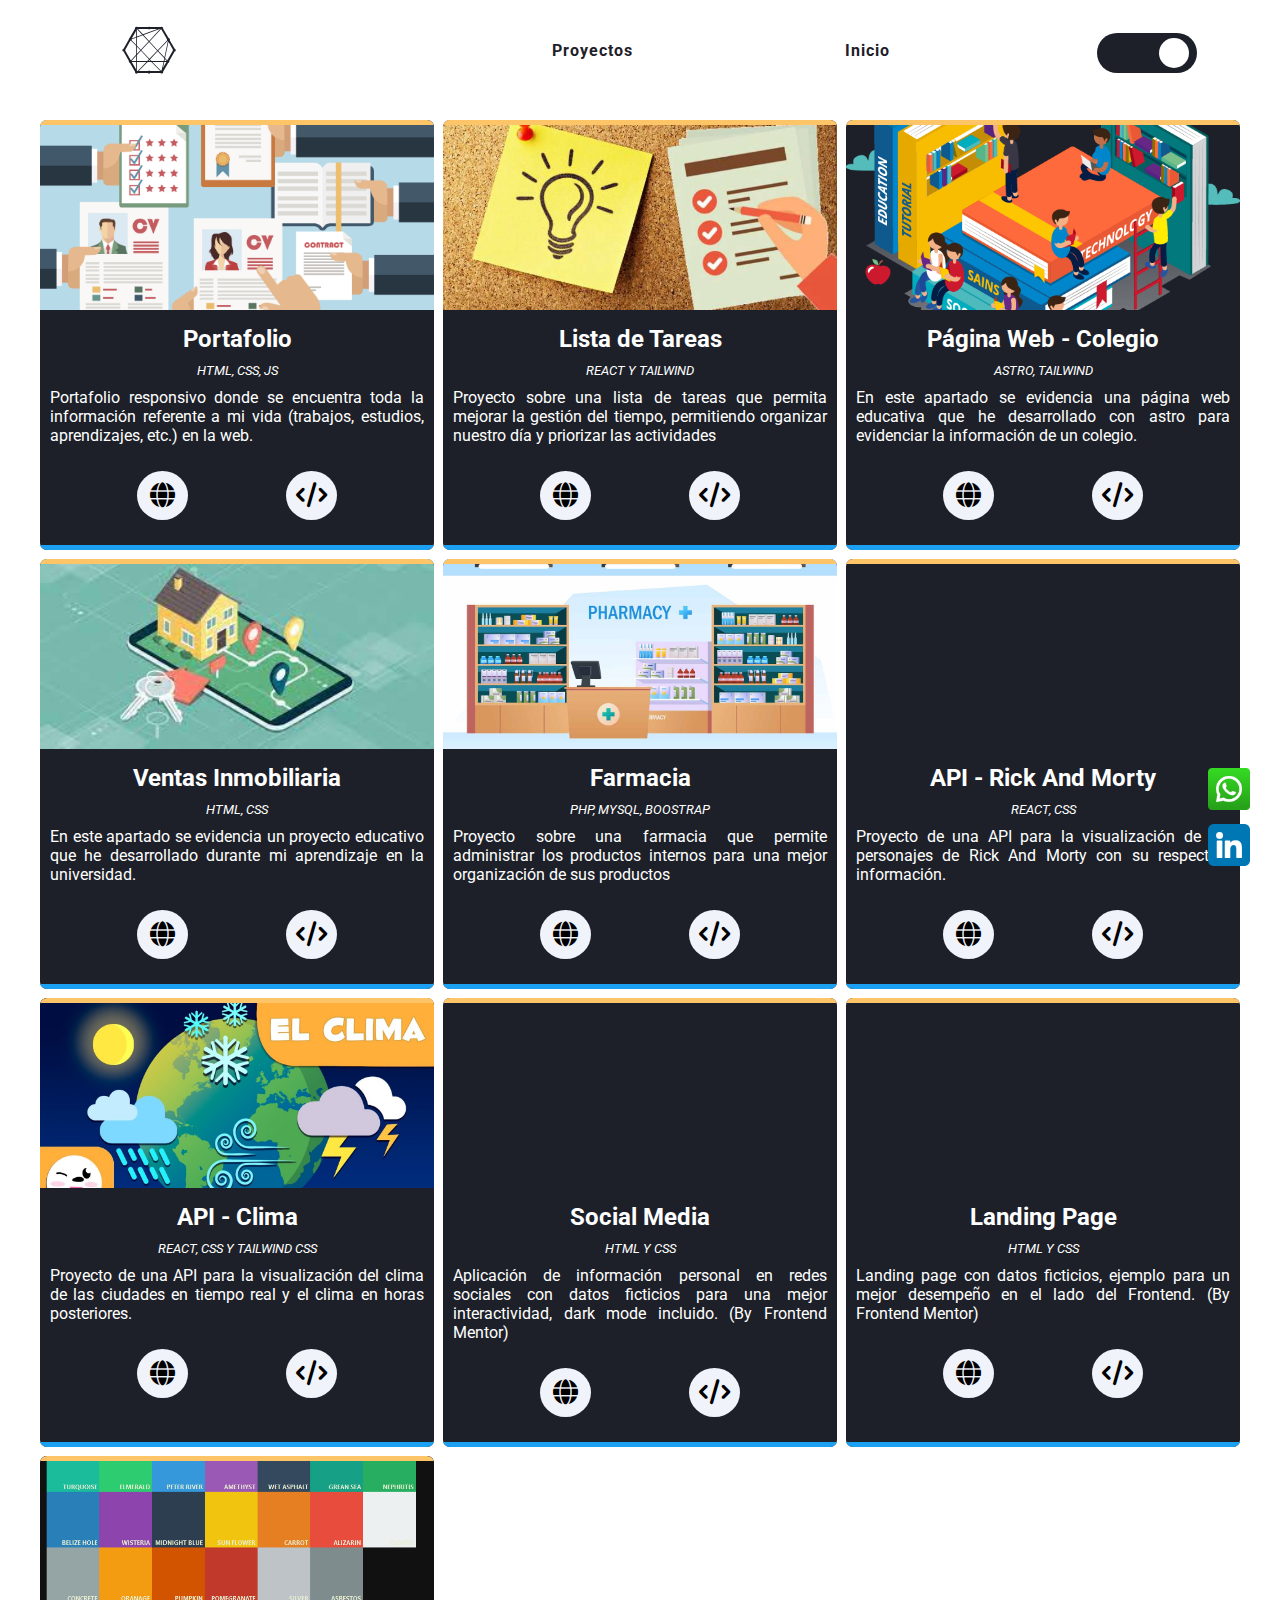
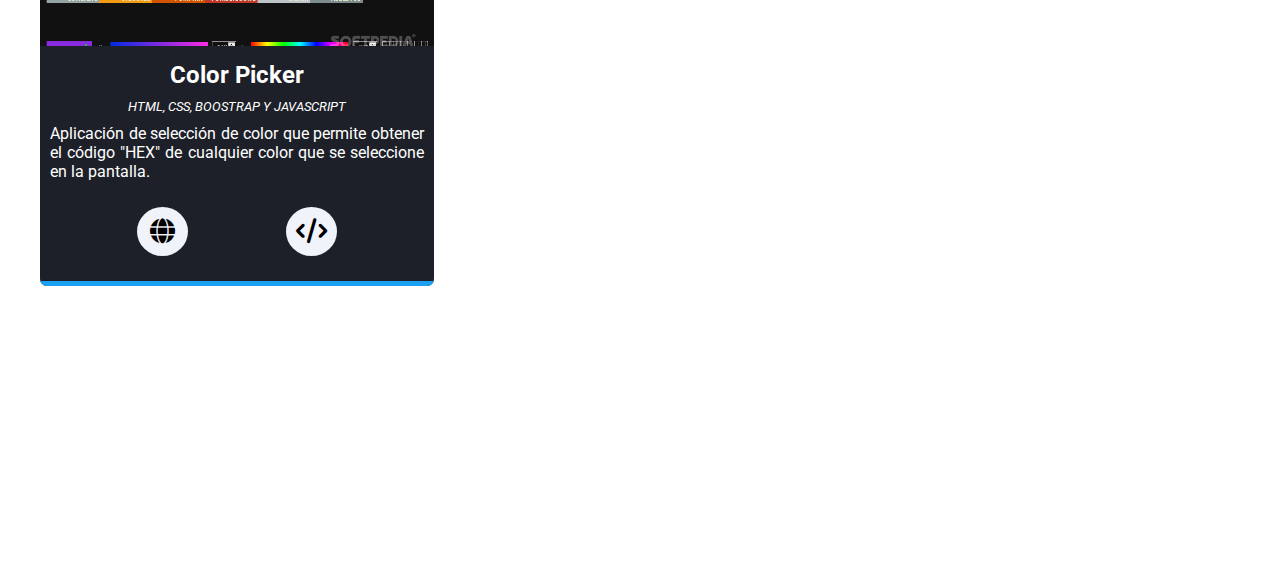
==== commit 513a2136: "change and add projects" ====
--- a/proyectos.html
+++ b/proyectos.html
@@ -83,6 +83,29 @@
                 </div>
             </article>
             <article class="projects-one line-top line-bottom">
+                <div class="projects-one-img img11"></div>
+                <h2>Lista de Tareas </h2>
+                <p class="cursiva">react y tailwind</p>
+                <p class="project-texto">Proyecto sobre una lista de tareas que permita mejorar la gestión del tiempo, permitiendo organizar nuestro día y priorizar las actividades</p>
+                <div class="iconos-card">
+                    <!-- <a href="#"><i class="fas fa-cloud"></i></a> -->
+                    <a href="https://task-reatc.netlify.app/"><i class="circle fas fa-globe"></i></a>
+                    <a href="https://github.com/NesniDev/Task-React"><i class="fas fa-code"></i></a>
+                </div>
+            </article>
+            <article class="projects-one line-top line-bottom">
+                <div class="projects-one-img img12"></div>
+                <h2>Página Web - Colegio</h2>
+                <p class="cursiva">Astro, tailwind</p>
+                <p class="project-texto">En este apartado se evidencia una página web educativa que he desarrollado con astro para evidenciar la información de un colegio.</p>
+                <div class="iconos-card">
+                    <!-- <a href="#"><i class="fas fa-cloud"></i></a> -->
+                    <a href="https://school-siite.netlify.app/" target="_blank"><i
+                            class="circle fas fa-globe"></i></a>
+                    <a href="https://github.com/NesniDev/School-education"><i class="fas fa-code"></i></a>
+                </div>
+            </article>
+            <article class="projects-one line-top line-bottom">
                 <div class="projects-one-img img4"></div>
                 <h2>Ventas Inmobiliaria</h2>
                 <p class="cursiva">html, css</p>
@@ -96,6 +119,7 @@
                 </div>
             </article>
 
+            
             <article class="projects-one line-top line-bottom">
                 <div class="projects-one-img img2"></div>
                 <h2>Farmacia</h2>
--- a/css/styles.css
+++ b/css/styles.css
@@ -725,6 +725,15 @@
     background-image: url(../img/Color-Picker.png);
     background-position: center;
 }
+.img11 {
+    background-image: url(../img/tasklist.jpg);
+    background-position: center;
+}
+.img12 {
+    background-image: url(../img/pagina_educativa.jpg);
+    background-position: center;
+    object-fit: cover;
+}
 .projects-one h2,
 .projects-one p {
     color: var(--letraCard);
@@ -786,170 +795,110 @@
 
 /* HERRAMIENTAS */
 
-
-.carrusel_body{
-    width: 600px;
-    height: 335px;
-    border: 1px solid var(--iconFab);
-    border-radius: 25px;
-    margin-right: 10px;
-    margin-left: 8px;
-    box-shadow: 0 7px 7px var(--letraContact);
-    overflow: hidden;
-    opacity: 0;
-    pointer-events: none;
-    background-color: #00000030;
-    transition: opacity 1.5s;
-    /* margin-top: -170px; */
-    grid-column: 2/3;
-        grid-row: 1/1;
-}
-
-.containerr{
-    width: 80%;
-    height: 50vh;
-    margin: 40px auto;
-    opacity: 0;
-    transform: scale(0.9);
-    transition: .7s ease-in-out all;
-}
-.containerr.visible {
-    opacity: 1;
-    transform: scale(1);
-}
-
-.slider__container{
+.expert{
     display: grid;
-    grid-template-columns: 1fr 1fr 1fr;
-    grid-template-rows: 1fr;
-    align-items: center;
-    gap: 16px;
-    position: relative;
-}
-
-.carrusel_body-show{
-    opacity: 1;
-    pointer-events: unset;
-}
-
-.carrusel_body img{
-    object-fit: cover;
-}
-
-.carrusel_body img:hover{
-    filter: blur(4px);
+    grid-template-columns: repeat(auto-fit, minmax(min(100%, 190px), 1fr));
+    
+    justify-content: space-evenly;
+    gap: 11px;
+    text-align: center;
     cursor: pointer;
-    /* transform: scale(1.5); */
-}
-
-.texto_carrusel .titulo_carrusel i{
-    margin-top: 15px;
-    color: white;
-    font-size: 150px;
-}
-.texto_carrusel .titulo_carrusel{
-    font-size: 60px;
-}
-.texto_carrusel .titulo_carrusel .fa-html5,
-.titulo_carrusel_html{
+    padding: 20px 0;
+}
+
+.text-icon{
+    font-weight: 700;
+}
+
+.hol {
+    font-size: 65px;
+    margin: auto;
+}
+
+.hol:hover{
+    transform: scale(1.2);
+    transition: transform .5s ease-in-out;
+}
+.icon {
+    margin: 10px 0px; 
+}
+
+.icon p{
+    font-size: 16px;
+    font-weight: bold;
+}
+.astro{
+    transition: all .3s ease-in;
+    color: #150425;
+}
+.bootstrap{
+    transition: all .3s ease-in;
+    color: #59287a;
+}
+.html{
+    transition: all .3s ease-in;
     color: #f16528;
 }
-
-.texto_carrusel .titulo_carrusel .fa-database,
-.titulo_carrusel_sql{
-    color: #00758f;
-}
-.texto_carrusel .titulo_carrusel .fa-java,
-.titulo_carrusel_java{
+.tailwind{
+    transition: all .3s ease-in;
+    color: #07b6d5;
+}
+.css{
+    transition: all .3s ease-in;
+    color: #2277ff;
+}
+.js{
+    transition: all .3s ease-in;
+    color: #f7df1e;
+}
+.github{
+    transition: all .3s ease-in;
+    color: #000000;
+}
+.git{
+    transition: all .3s ease-in;
+    color: #f05033;
+}
+.java{
+    transition: all .3s ease-in;
     color: #c00b10;
 }
-.texto_carrusel .titulo_carrusel .fa-git-alt,
-.titulo_carrusel_git{
-    color: #f05033;
-}
-.texto_carrusel .titulo_carrusel .fa-github-alt,
-.titulo_carrusel_github{
-    color: #D3D3D3;
-}
-
-.texto_carrusel .titulo_carrusel .fa-bootstrap,
-.titulo_carrusel_boostrap{
-    color: #59287a ;
-}
-.texto_carrusel .titulo_carrusel .fa-js,
-.titulo_carrusel_js{
-    color: #f7df1e ;
-}
-
-.texto_carrusel .titulo_carrusel .bxl-tailwind-css,
-.titulo_carrusel_tailwind{
-    color: #38bdf8;
-}
-
-.texto_carrusel .titulo_carrusel .fa-css3-alt,
-.titulo_carrusel_css{
-    color: #2277ff ;
-}
-.texto_carrusel .titulo_carrusel .fa-react,
-.titulo_carrusel_react{
-    color: #61DBFB ;
-}
-.texto_carrusel .titulo_carrusel .fa-sass,
-.titulo_carrusel_sass{
-    color: #c16596 ;
-}
-
-
-.texto_carrusel{
-    position: absolute;
-    width: 100%;
-    height: 100%;
-    top: 0;
-    left: 0;
-    color: white;
-    font-family: 'Rubik Vinyl', cursive;
-    /* font-family: 'Rubik Gemstones', cursive; */
-    display: flex;
-    justify-content: center;
-    align-items: center;
-    text-align: center;
-    flex-direction: column;
-    z-index: 3;
-    pointer-events: none;
-}
-
-.titulo_carrusel{
-    position: relative;
-    opacity: 0;
-    pointer-events: none;
-    display: flex;
-    flex-direction: column;
-    align-items: center;
-}
-
-.carrusel_body:hover .titulo_carrusel{
-    opacity: 1;
-    transition: opacity .5s ease-in-out;
-} 
-
-.slider_arrow{
-    cursor: pointer;
-}
-
-.slider_arrow:nth-of-type(2){
-    justify-self: end;
-}
-
-.slider__container i{
-    color: var(--baseColor);
-    font-size: 50px;
-    margin: 0 -40px;
-}
-
-.slider__container i:hover{
-    transform: scale(1.2);
-    transition: transform .3s ease-in-out;
-    color: var(--iconFab);
+.database{
+    transition: all .3s ease-in;
+    color: #9fa5a7;
+}
+
+.react{
+    transition: all .3s ease-in;
+    color: #61dafb;
+}
+
+.nodejs span{
+    transition: all .3s ease-in;
+    color: #699F63;
+}
+.python{
+    transition: all .3s ease-in;
+    color: #347AB4;
+}
+.python span{
+    transition: all .3s ease-in;
+    color: #FFCA1D;
+}
+.typescript{
+    transition: all .3s ease-in;
+    color: #007acc;
+}
+
+.vitejs{
+    transition: all .3s ease-in;
+    color: #bd34fe;
+
+}
+.vitejs span{
+    transition: all .3s ease-in;
+    color: #ffdd35;
+
 }
 
 /* CONTACTO */
